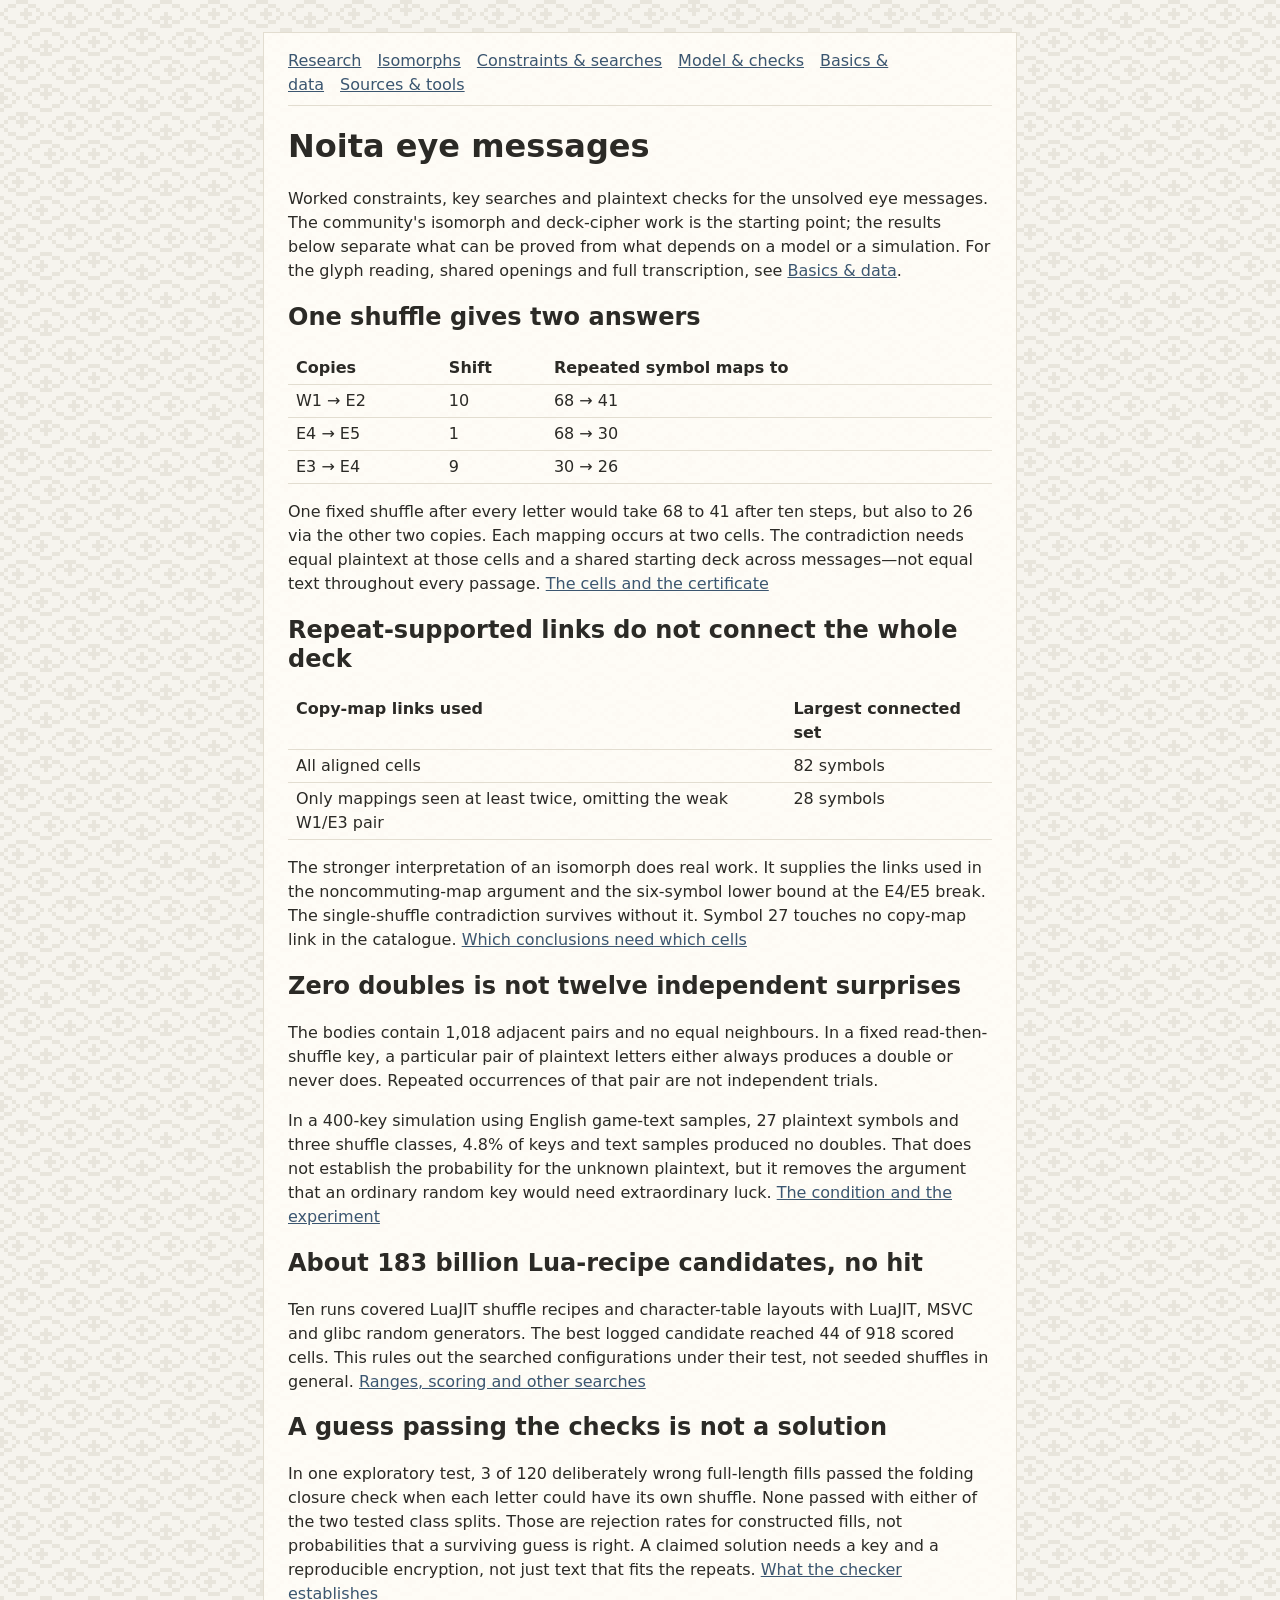
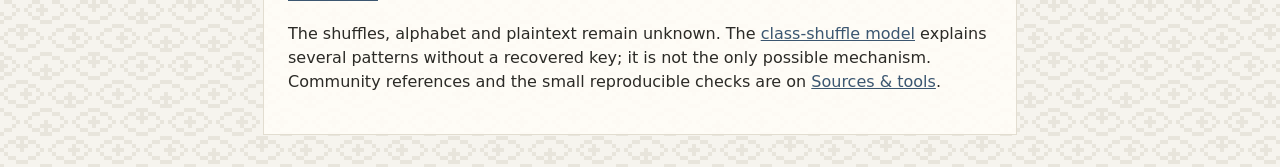
==== index.html @ 0c9987f9 "Initial site build" ====
<!doctype html>
<html lang="en">
<meta charset="utf-8">
<meta name="viewport" content="width=device-width, initial-scale=1">
<title>Noita eye messages: research</title>
<link rel="stylesheet" href="style.css">

<main>
<nav><a href="index.html">Research</a><a href="isomorphs.html">Isomorphs</a><a href="ruled-out.html">Constraints &amp; searches</a><a href="model.html">Model &amp; checks</a><a href="messages.html">Basics &amp; data</a><a href="sources.html">Sources &amp; tools</a></nav>

<h1>Noita eye messages</h1>

<p>Worked constraints, key searches and plaintext checks for the unsolved eye messages. The
community's isomorph and deck-cipher work is the starting point; the results below separate what
can be proved from what depends on a model or a simulation. For the glyph reading, shared openings
and full transcription, see <a href="messages.html">Basics &amp; data</a>.</p>

<h2>One shuffle gives two answers</h2>

<table>
  <tr><th>Copies</th><th>Shift</th><th>Repeated symbol maps to</th></tr>
  <tr><td>W1 → E2</td><td>10</td><td>68 → 41</td></tr>
  <tr><td>E4 → E5</td><td>1</td><td>68 → 30</td></tr>
  <tr><td>E3 → E4</td><td>9</td><td>30 → 26</td></tr>
</table>

<p>One fixed shuffle after every letter would take 68 to 41 after ten steps, but also to 26
via the other two copies. Each mapping occurs at two cells. The contradiction needs equal
plaintext at those cells and a shared starting deck across messages—not equal text throughout
every passage. <a href="isomorphs.html#one-shuffle">The cells and the certificate</a></p>

<h2>Repeat-supported links do not connect the whole deck</h2>

<table>
  <tr><th>Copy-map links used</th><th>Largest connected set</th></tr>
  <tr><td>All aligned cells</td><td>82 symbols</td></tr>
  <tr><td>Only mappings seen at least twice, omitting the weak W1/E3 pair</td><td>28 symbols</td></tr>
</table>

<p>The stronger interpretation of an isomorph does real work. It supplies the links used in the
noncommuting-map argument and the six-symbol lower bound at the E4/E5 break. The single-shuffle
contradiction survives without it. Symbol 27 touches no copy-map link in the catalogue.
<a href="isomorphs.html#support">Which conclusions need which cells</a></p>

<h2>Zero doubles is not twelve independent surprises</h2>

<p>The bodies contain 1,018 adjacent pairs and no equal neighbours. In a fixed read-then-shuffle
key, a particular pair of plaintext letters either always produces a double or never does.
Repeated occurrences of that pair are not independent trials.</p>

<p>In a 400-key simulation using English game-text samples, 27 plaintext symbols and three shuffle
classes, 4.8% of keys and text samples produced no doubles. That does not establish the probability
for the unknown plaintext, but it removes the argument that an ordinary random key would need
extraordinary luck. <a href="model.html#doubles">The condition and the experiment</a></p>

<h2>About 183 billion Lua-recipe candidates, no hit</h2>

<p>Ten runs covered LuaJIT shuffle recipes and character-table layouts with LuaJIT, MSVC and glibc
random generators. The best logged candidate reached 44 of 918 scored cells. This rules out the
searched configurations under their test, not seeded shuffles in general.
<a href="ruled-out.html#searches">Ranges, scoring and other searches</a></p>

<h2>A guess passing the checks is not a solution</h2>

<p>In one exploratory test, 3 of 120 deliberately wrong full-length fills passed the folding
closure check when each letter could have its own shuffle. None passed with either of the two
tested class splits. Those are rejection rates for constructed fills, not probabilities that a
surviving guess is right. A claimed solution needs a key and a reproducible encryption, not just
text that fits the repeats. <a href="model.html#checking">What the checker establishes</a></p>

<p>The shuffles, alphabet and plaintext remain unknown. The <a href="model.html">class-shuffle
model</a> explains several patterns without a recovered key; it is not the only possible mechanism.
Community references and the small reproducible checks are on <a href="sources.html">Sources &amp;
tools</a>.</p>
</main>
<script src="eyes-bg.js" data-mode="random"></script>
---- style.css ----
/* page: paper tones; eyes-bg.js tiles random eye glyphs in --eye-ink behind the content panel */
:root { --eye-ink: #e8e5dc; }
body { margin: 0; padding: 2rem 1rem; background-color: #f6f4ee; font: 16px/1.5 system-ui, sans-serif; color: #2b2a26; }
main { max-width: 44rem; margin: 0 auto; padding: .5rem 1.5rem 1.5rem; background: rgb(255 253 248 / .9); border: 1px solid #e2ddd0; }
a { color: #3b5670; }
nav { padding: .5rem 0; border-bottom: 1px solid #e2ddd0; }
nav a { margin-right: 1rem; }
h1, h2 { line-height: 1.2; }
table { border-collapse: collapse; width: 100%; }
th, td { text-align: left; padding: .25rem .5rem; border-bottom: 1px solid #e2ddd0; vertical-align: top; }
code, pre { font: 13px ui-monospace, Consolas, monospace; }
pre { overflow-x: auto; }
/* exhibits: the only colour on the site, and each colour means one thing */
pre b { font-weight: normal; color: #b3400a; }   /* a symbol that repeats inside its row */
pre mark { background: #fde68a; color: inherit; } /* a cell where the rows differ */
pre .dim { color: #999; }                         /* labels, cell numbers, pattern row */
.todo { border-left: 3px solid #c00; padding-left: .5rem; color: #900; } /* draft only; build counts them */
.glyphs { margin: 1rem 0; overflow-x: auto; }
.glyphs svg { image-rendering: pixelated; shape-rendering: crispEdges; }
.glyphs path { fill: #2b2a26; }
.glyphs text { font: 5px ui-monospace, Consolas, monospace; fill: #b3400a; text-anchor: middle; }
.formal { background: #faf8f2; border-left: 3px solid #e2ddd0; padding: .5rem .75rem; }
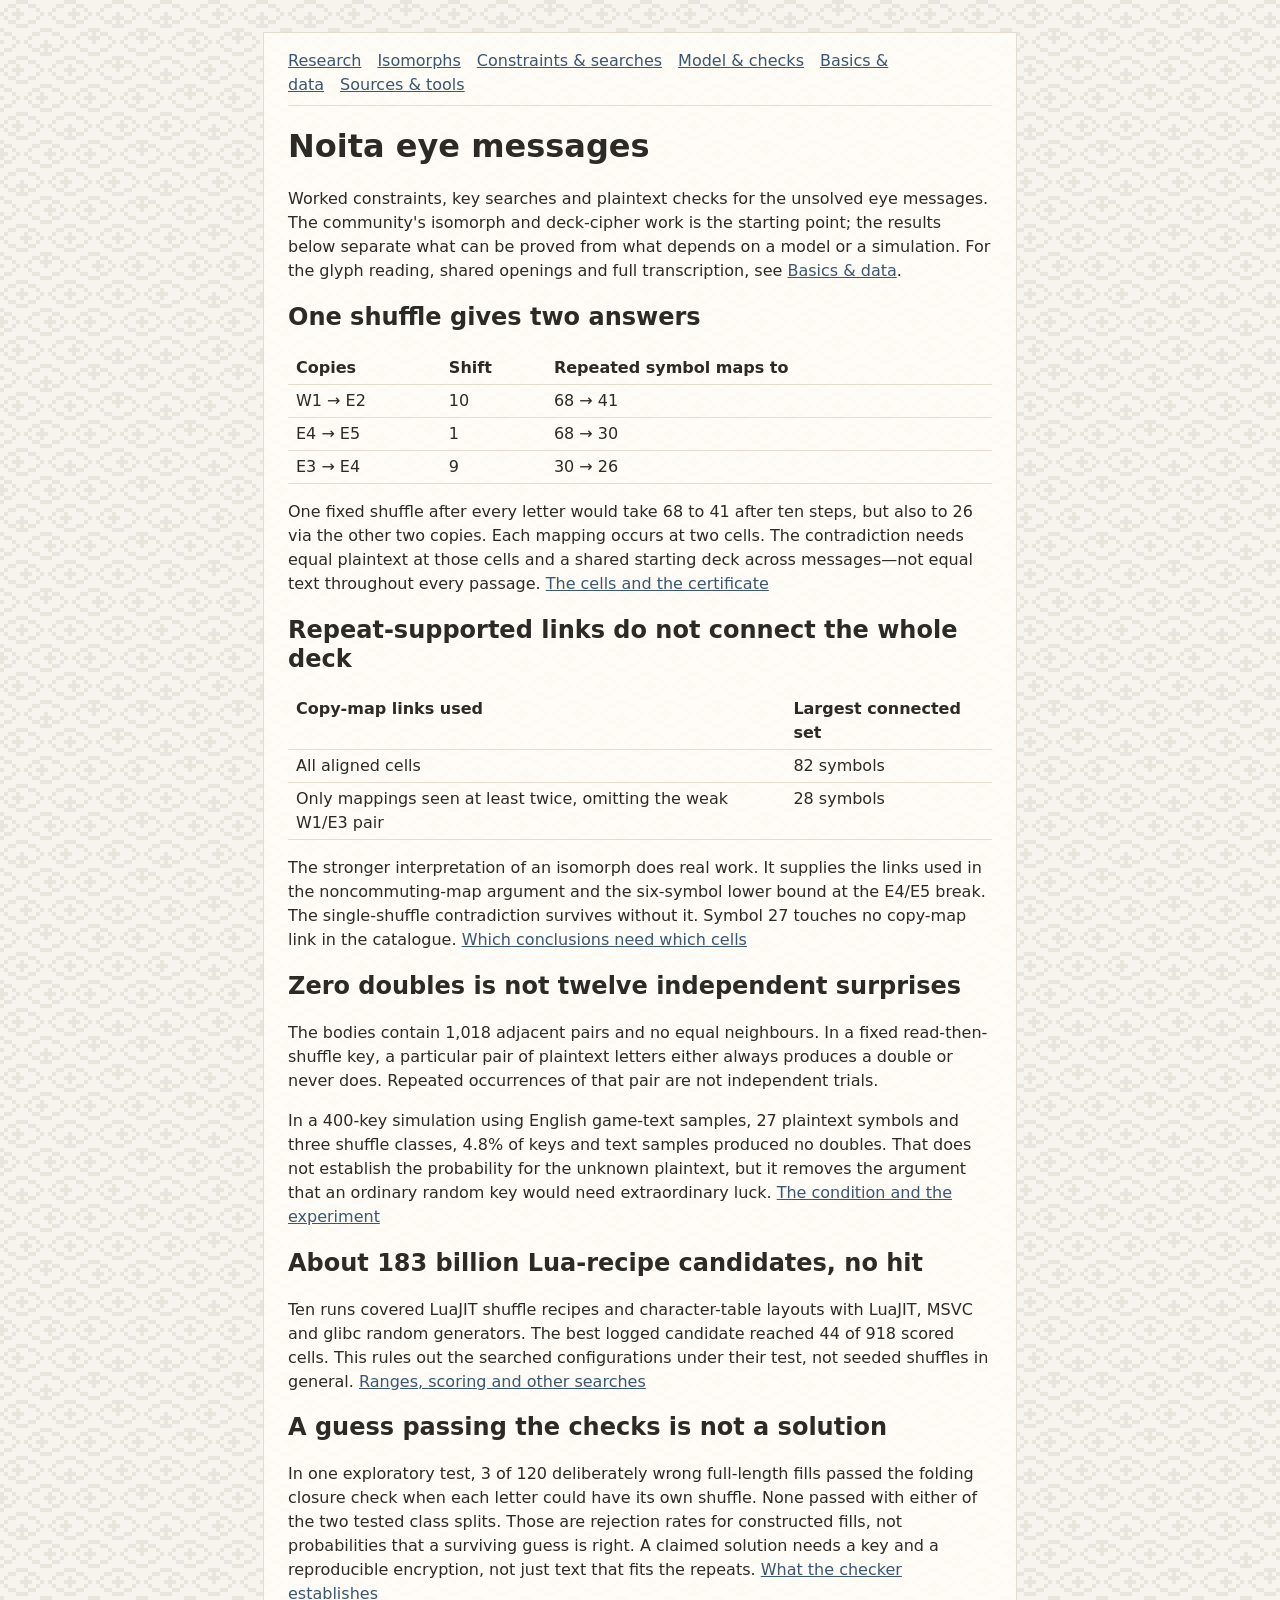
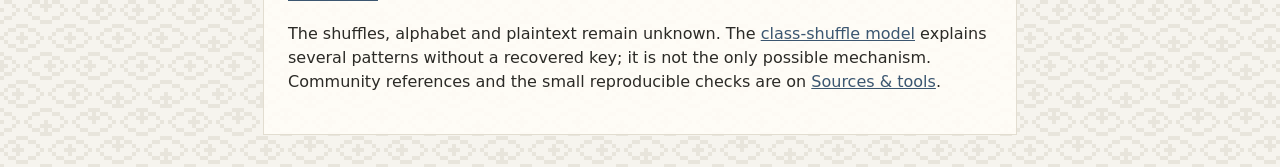
==== commit 3be8a944: "Favicon; versioned asset URLs (cache-busting)" ====
--- a/index.html
+++ b/index.html
@@ -3,7 +3,8 @@
 <meta charset="utf-8">
 <meta name="viewport" content="width=device-width, initial-scale=1">
 <title>Noita eye messages: research</title>
-<link rel="stylesheet" href="style.css">
+<link rel="icon" href="favicon.ico">
+<link rel="stylesheet" href="style.css?v=66355e6f">
 
 <main>
 <nav><a href="index.html">Research</a><a href="isomorphs.html">Isomorphs</a><a href="ruled-out.html">Constraints &amp; searches</a><a href="model.html">Model &amp; checks</a><a href="messages.html">Basics &amp; data</a><a href="sources.html">Sources &amp; tools</a></nav>
@@ -73,4 +74,4 @@
 Community references and the small reproducible checks are on <a href="sources.html">Sources &amp;
 tools</a>.</p>
 </main>
-<script src="eyes-bg.js" data-mode="random"></script>
+<script src="eyes-bg.js?v=bd0eac51" data-mode="random"></script>
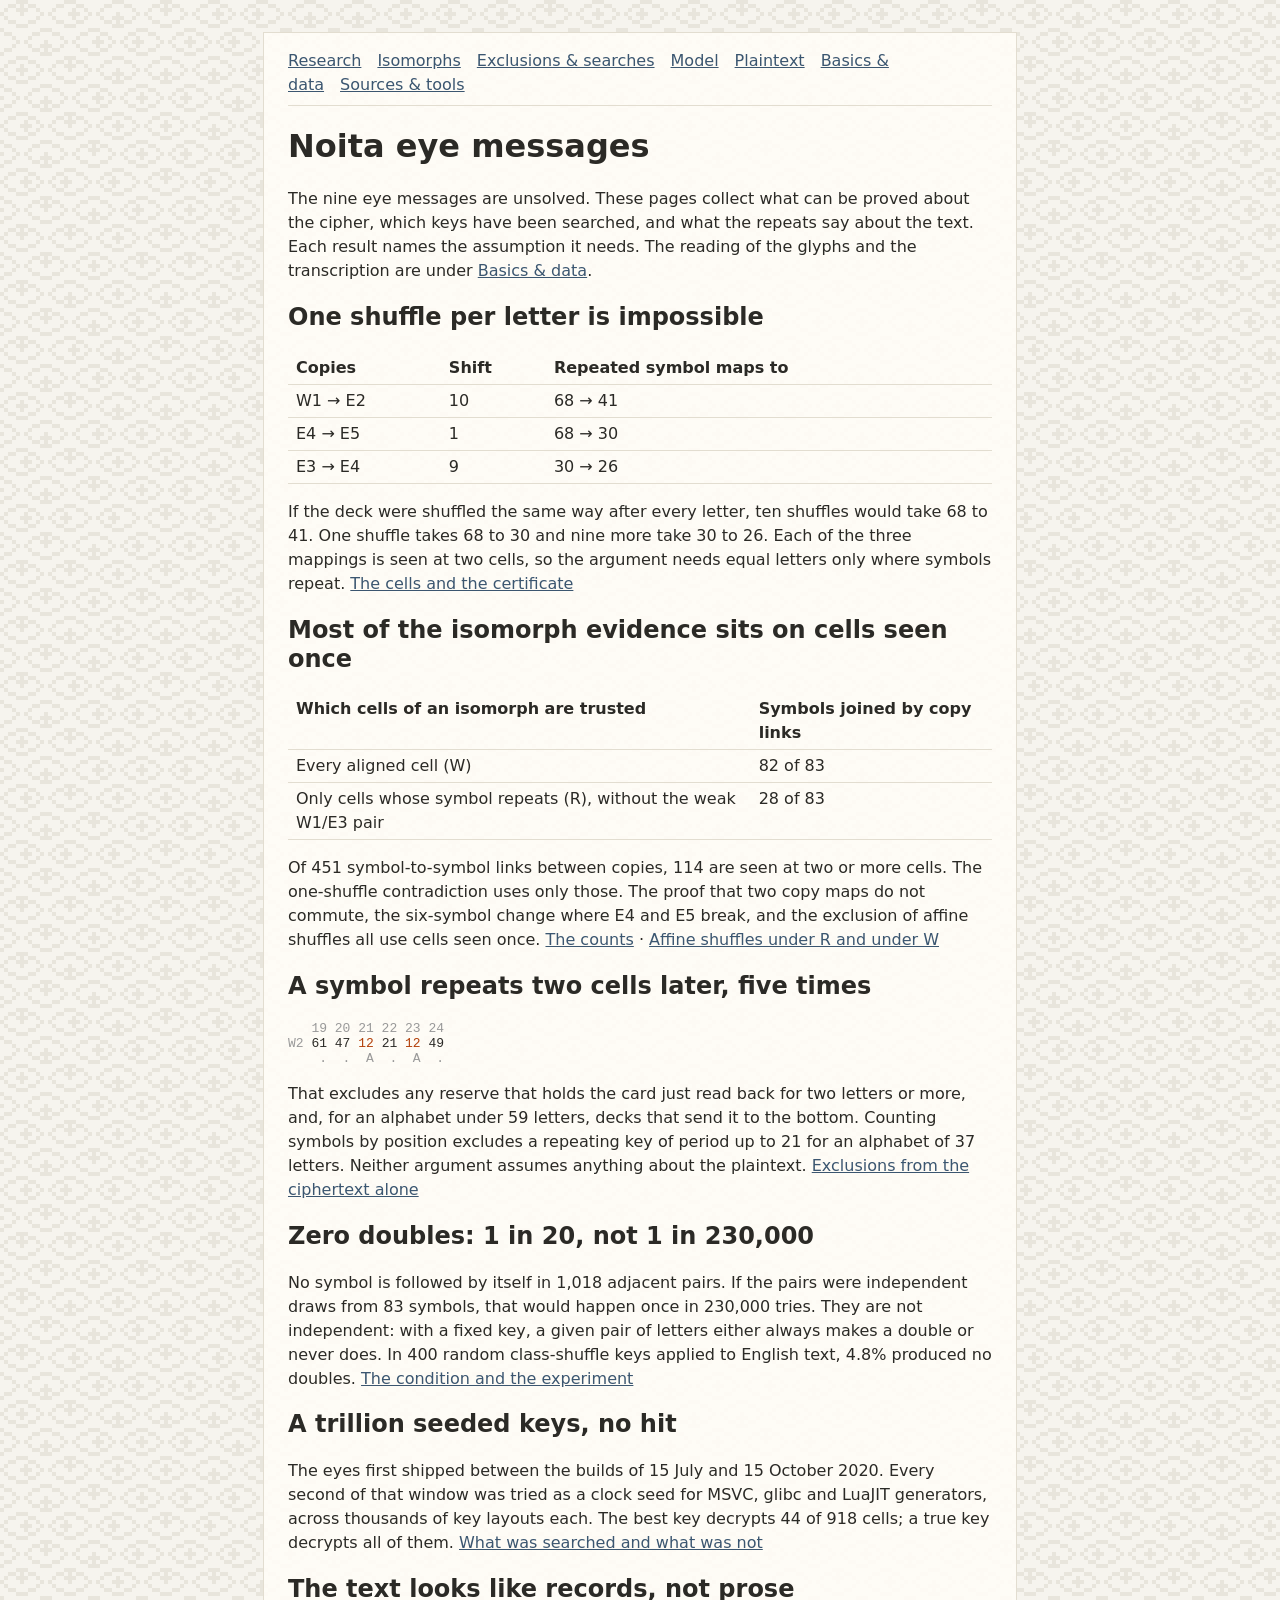
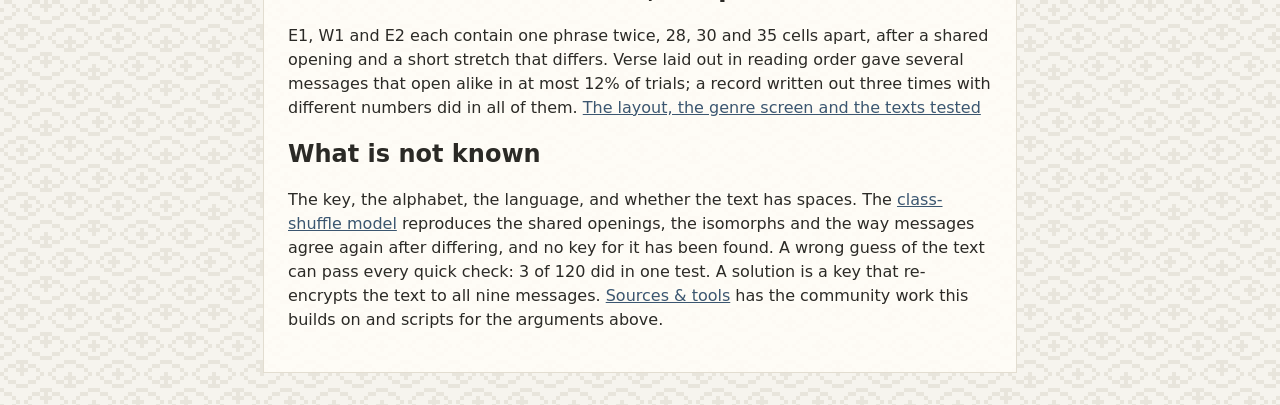
==== commit 0a042cf8: "Exclusions by assumption, plaintext page, more search records, prose pass" ====
--- a/index.html
+++ b/index.html
@@ -7,16 +7,16 @@
 <link rel="stylesheet" href="style.css?v=66355e6f">
 
 <main>
-<nav><a href="index.html">Research</a><a href="isomorphs.html">Isomorphs</a><a href="ruled-out.html">Constraints &amp; searches</a><a href="model.html">Model &amp; checks</a><a href="messages.html">Basics &amp; data</a><a href="sources.html">Sources &amp; tools</a></nav>
+<nav><a href="index.html">Research</a><a href="isomorphs.html">Isomorphs</a><a href="ruled-out.html">Exclusions &amp; searches</a><a href="model.html">Model</a><a href="plaintext.html">Plaintext</a><a href="messages.html">Basics &amp; data</a><a href="sources.html">Sources &amp; tools</a></nav>
 
 <h1>Noita eye messages</h1>
 
-<p>Worked constraints, key searches and plaintext checks for the unsolved eye messages. The
-community's isomorph and deck-cipher work is the starting point; the results below separate what
-can be proved from what depends on a model or a simulation. For the glyph reading, shared openings
-and full transcription, see <a href="messages.html">Basics &amp; data</a>.</p>
+<p>The nine eye messages are unsolved. These pages collect what can be proved about the cipher,
+which keys have been searched, and what the repeats say about the text. Each result names the
+assumption it needs. The reading of the glyphs and the transcription are under
+<a href="messages.html">Basics &amp; data</a>.</p>
 
-<h2>One shuffle gives two answers</h2>
+<h2>One shuffle per letter is impossible</h2>
 
 <table>
   <tr><th>Copies</th><th>Shift</th><th>Repeated symbol maps to</th></tr>
@@ -25,53 +25,66 @@
   <tr><td>E3 → E4</td><td>9</td><td>30 → 26</td></tr>
 </table>
 
-<p>One fixed shuffle after every letter would take 68 to 41 after ten steps, but also to 26
-via the other two copies. Each mapping occurs at two cells. The contradiction needs equal
-plaintext at those cells and a shared starting deck across messages—not equal text throughout
-every passage. <a href="isomorphs.html#one-shuffle">The cells and the certificate</a></p>
+<p>If the deck were shuffled the same way after every letter, ten shuffles would take 68 to 41.
+One shuffle takes 68 to 30 and nine more take 30 to 26. Each of the three mappings is seen at two
+cells, so the argument needs equal letters only where symbols repeat.
+<a href="isomorphs.html#one-shuffle">The cells and the certificate</a></p>
 
-<h2>Repeat-supported links do not connect the whole deck</h2>
+<h2>Most of the isomorph evidence sits on cells seen once</h2>
 
 <table>
-  <tr><th>Copy-map links used</th><th>Largest connected set</th></tr>
-  <tr><td>All aligned cells</td><td>82 symbols</td></tr>
-  <tr><td>Only mappings seen at least twice, omitting the weak W1/E3 pair</td><td>28 symbols</td></tr>
+  <tr><th>Which cells of an isomorph are trusted</th><th>Symbols joined by copy links</th></tr>
+  <tr><td>Every aligned cell (W)</td><td>82 of 83</td></tr>
+  <tr><td>Only cells whose symbol repeats (R), without the weak W1/E3 pair</td><td>28 of 83</td></tr>
 </table>
 
-<p>The stronger interpretation of an isomorph does real work. It supplies the links used in the
-noncommuting-map argument and the six-symbol lower bound at the E4/E5 break. The single-shuffle
-contradiction survives without it. Symbol 27 touches no copy-map link in the catalogue.
-<a href="isomorphs.html#support">Which conclusions need which cells</a></p>
+<p>Of 451 symbol-to-symbol links between copies, 114 are seen at two or more cells. The one-shuffle
+contradiction uses only those. The proof that two copy maps do not commute, the six-symbol change
+where E4 and E5 break, and the exclusion of affine shuffles all use cells seen once.
+<a href="isomorphs.html#support">The counts</a> ·
+<a href="ruled-out.html#affine">Affine shuffles under R and under W</a></p>
 
-<h2>Zero doubles is not twelve independent surprises</h2>
+<h2>A symbol repeats two cells later, five times</h2>
 
-<p>The bodies contain 1,018 adjacent pairs and no equal neighbours. In a fixed read-then-shuffle
-key, a particular pair of plaintext letters either always produces a double or never does.
-Repeated occurrences of that pair are not independent trials.</p>
+<pre><span class="dim">   19 20 21 22 23 24</span>
+<span class="dim">W2</span> 61 47 <b>12</b> 21 <b>12</b> 49
+<span class="dim">    .  .  A  .  A  .</span></pre>
 
-<p>In a 400-key simulation using English game-text samples, 27 plaintext symbols and three shuffle
-classes, 4.8% of keys and text samples produced no doubles. That does not establish the probability
-for the unknown plaintext, but it removes the argument that an ordinary random key would need
-extraordinary luck. <a href="model.html#doubles">The condition and the experiment</a></p>
+<p>That excludes any reserve that holds the card just read back for two letters or more, and,
+for an alphabet under 59 letters, decks that send it to the bottom. Counting symbols by position excludes a repeating key of period
+up to 21 for an alphabet of 37 letters. Neither argument assumes anything about the plaintext.
+<a href="ruled-out.html#free">Exclusions from the ciphertext alone</a></p>
 
-<h2>About 183 billion Lua-recipe candidates, no hit</h2>
+<h2>Zero doubles: 1 in 20, not 1 in 230,000</h2>
 
-<p>Ten runs covered LuaJIT shuffle recipes and character-table layouts with LuaJIT, MSVC and glibc
-random generators. The best logged candidate reached 44 of 918 scored cells. This rules out the
-searched configurations under their test, not seeded shuffles in general.
-<a href="ruled-out.html#searches">Ranges, scoring and other searches</a></p>
+<p>No symbol is followed by itself in 1,018 adjacent pairs. If the pairs were independent draws
+from 83 symbols, that would happen once in 230,000 tries. They are not independent: with a fixed
+key, a given pair of letters either always makes a double or never does. In 400 random
+class-shuffle keys applied to English text, 4.8% produced no doubles.
+<a href="model.html#doubles">The condition and the experiment</a></p>
 
-<h2>A guess passing the checks is not a solution</h2>
+<h2>A trillion seeded keys, no hit</h2>
 
-<p>In one exploratory test, 3 of 120 deliberately wrong full-length fills passed the folding
-closure check when each letter could have its own shuffle. None passed with either of the two
-tested class splits. Those are rejection rates for constructed fills, not probabilities that a
-surviving guess is right. A claimed solution needs a key and a reproducible encryption, not just
-text that fits the repeats. <a href="model.html#checking">What the checker establishes</a></p>
+<p>The eyes first shipped between the builds of 15 July and 15 October 2020. Every second of that
+window was tried as a clock seed for MSVC, glibc and LuaJIT generators, across thousands of key
+layouts each. The best key decrypts 44 of 918 cells; a true key decrypts all of them.
+<a href="ruled-out.html#searches">What was searched and what was not</a></p>
 
-<p>The shuffles, alphabet and plaintext remain unknown. The <a href="model.html">class-shuffle
-model</a> explains several patterns without a recovered key; it is not the only possible mechanism.
-Community references and the small reproducible checks are on <a href="sources.html">Sources &amp;
-tools</a>.</p>
+<h2>The text looks like records, not prose</h2>
+
+<p>E1, W1 and E2 each contain one phrase twice, 28, 30 and 35 cells apart, after a shared opening
+and a short stretch that differs. Verse laid out in reading order gave several messages that
+open alike in at most 12% of trials; a record written out three times with different numbers
+did in all of them.
+<a href="plaintext.html">The layout, the genre screen and the texts tested</a></p>
+
+<h2>What is not known</h2>
+
+<p>The key, the alphabet, the language, and whether the text has spaces. The
+<a href="model.html">class-shuffle model</a> reproduces the shared openings, the isomorphs and the
+way messages agree again after differing, and no key for it has been found. A wrong guess of
+the text can pass every quick check: 3 of 120 did in one test. A solution is a key that
+re-encrypts the text to all nine messages. <a href="sources.html">Sources &amp; tools</a> has the
+community work this builds on and scripts for the arguments above.</p>
 </main>
 <script src="eyes-bg.js?v=bd0eac51" data-mode="random"></script>
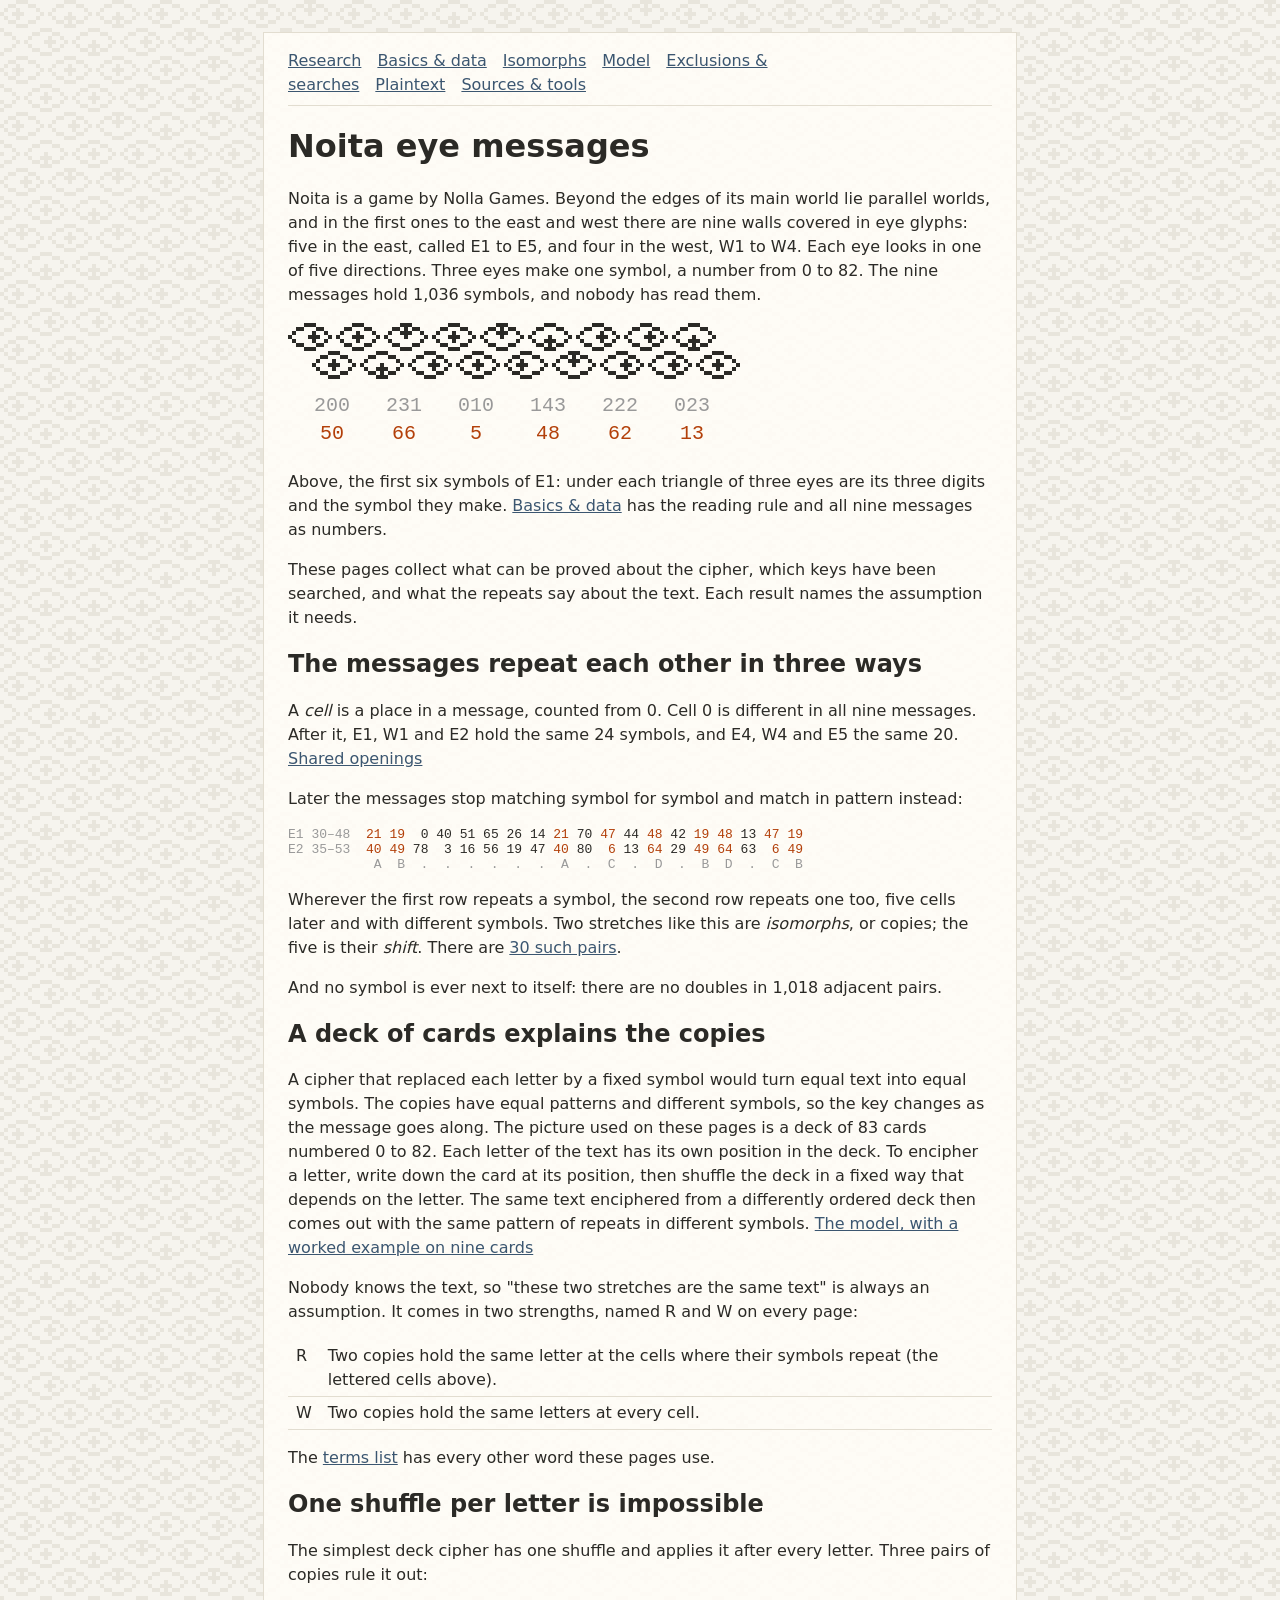
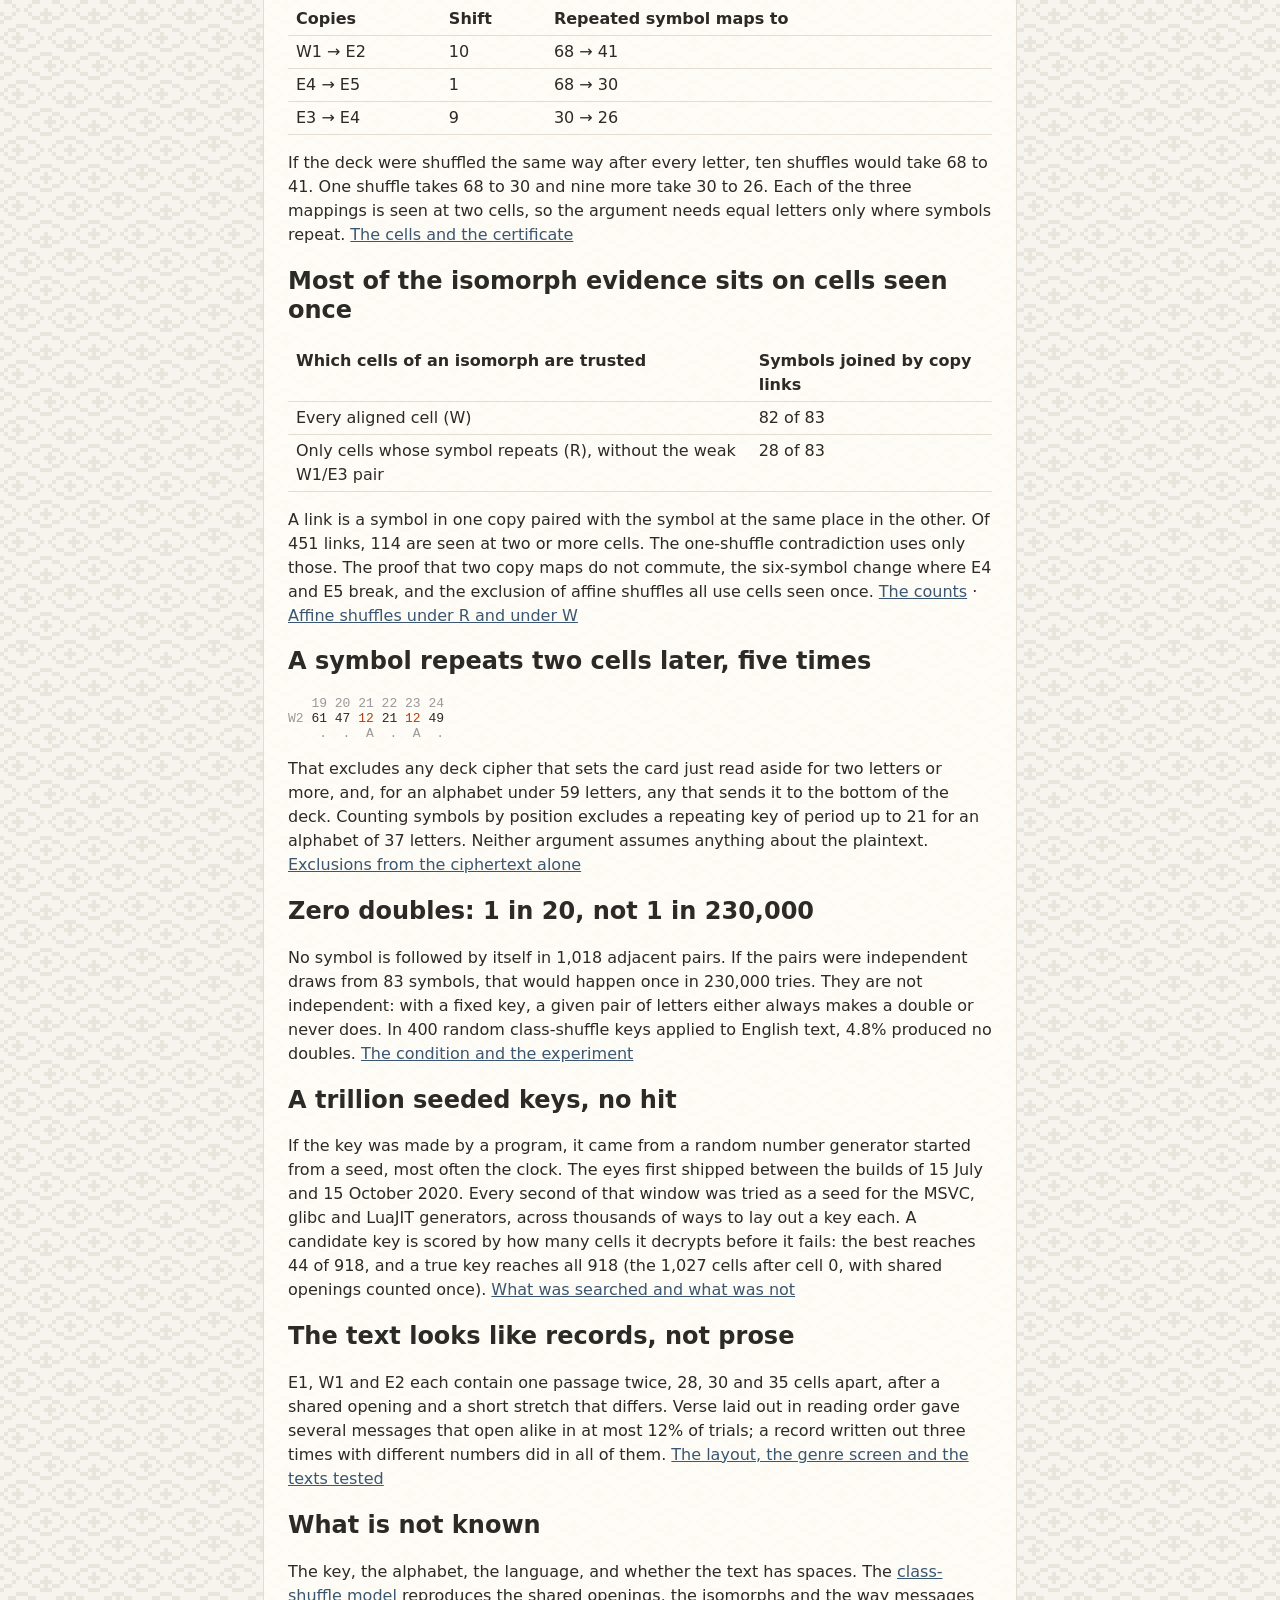
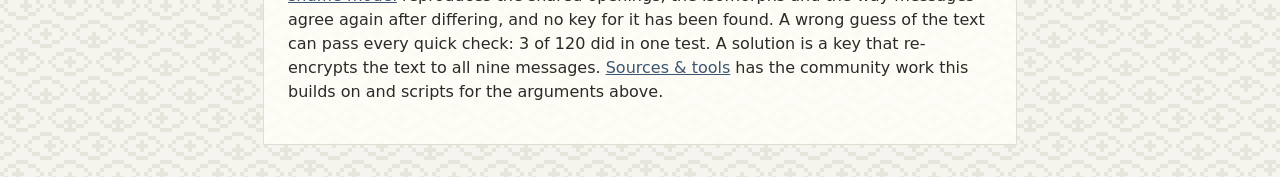
==== commit c56404c7: "Introduce the eyes and the terms on the front page; worked example on the model page; fuller terms l" ====
--- a/index.html
+++ b/index.html
@@ -4,19 +4,71 @@
 <meta name="viewport" content="width=device-width, initial-scale=1">
 <title>Noita eye messages: research</title>
 <link rel="icon" href="favicon.ico">
-<link rel="stylesheet" href="style.css?v=66355e6f">
+<link rel="stylesheet" href="style.css?v=687f08e0">
 
 <main>
-<nav><a href="index.html">Research</a><a href="isomorphs.html">Isomorphs</a><a href="ruled-out.html">Exclusions &amp; searches</a><a href="model.html">Model</a><a href="plaintext.html">Plaintext</a><a href="messages.html">Basics &amp; data</a><a href="sources.html">Sources &amp; tools</a></nav>
+<nav><a href="index.html">Research</a><a href="messages.html">Basics &amp; data</a><a href="isomorphs.html">Isomorphs</a><a href="model.html">Model</a><a href="ruled-out.html">Exclusions &amp; searches</a><a href="plaintext.html">Plaintext</a><a href="sources.html">Sources &amp; tools</a></nav>
 
 <h1>Noita eye messages</h1>
 
-<p>The nine eye messages are unsolved. These pages collect what can be proved about the cipher,
-which keys have been searched, and what the repeats say about the text. Each result names the
-assumption it needs. The reading of the glyphs and the transcription are under
-<a href="messages.html">Basics &amp; data</a>.</p>
+<p>Noita is a game by Nolla Games. Beyond the edges of its main world lie parallel worlds, and
+in the first ones to the east and west there are nine walls covered in eye glyphs: five in the
+east, called E1 to E5, and four in the west, W1 to W4. Each eye looks in one of five directions.
+Three eyes make one symbol, a number from 0 to 82. The nine messages hold 1,036 symbols, and
+nobody has read them.</p>
+
+<figure class="glyphs"><svg viewBox="0 0 114 31" width="456" height="124" role="img" aria-label="E1 cells 0 to 5 as eyes"><path d="M4 0h1v1h-1zM5 0h1v1h-1zM6 0h1v1h-1zM2 1h1v1h-1zM3 1h1v1h-1zM7 1h1v1h-1zM8 1h1v1h-1zM1 2h1v1h-1zM9 2h1v1h-1zM0 3h1v1h-1zM10 3h1v1h-1zM1 4h1v1h-1zM9 4h1v1h-1zM2 5h1v1h-1zM3 5h1v1h-1zM7 5h1v1h-1zM8 5h1v1h-1zM4 6h1v1h-1zM5 6h1v1h-1zM6 6h1v1h-1zM6 2h1v1h-1zM5 3h1v1h-1zM6 3h1v1h-1zM7 3h1v1h-1zM6 4h1v1h-1zM16 0h1v1h-1zM17 0h1v1h-1zM18 0h1v1h-1zM14 1h1v1h-1zM15 1h1v1h-1zM19 1h1v1h-1zM20 1h1v1h-1zM13 2h1v1h-1zM21 2h1v1h-1zM12 3h1v1h-1zM22 3h1v1h-1zM13 4h1v1h-1zM21 4h1v1h-1zM14 5h1v1h-1zM15 5h1v1h-1zM19 5h1v1h-1zM20 5h1v1h-1zM16 6h1v1h-1zM17 6h1v1h-1zM18 6h1v1h-1zM17 2h1v1h-1zM16 3h1v1h-1zM17 3h1v1h-1zM18 3h1v1h-1zM17 4h1v1h-1zM28 0h1v1h-1zM29 0h1v1h-1zM30 0h1v1h-1zM26 1h1v1h-1zM27 1h1v1h-1zM31 1h1v1h-1zM32 1h1v1h-1zM25 2h1v1h-1zM33 2h1v1h-1zM24 3h1v1h-1zM34 3h1v1h-1zM25 4h1v1h-1zM33 4h1v1h-1zM26 5h1v1h-1zM27 5h1v1h-1zM31 5h1v1h-1zM32 5h1v1h-1zM28 6h1v1h-1zM29 6h1v1h-1zM30 6h1v1h-1zM29 1h1v1h-1zM28 2h1v1h-1zM29 2h1v1h-1zM30 2h1v1h-1zM29 3h1v1h-1zM40 0h1v1h-1zM41 0h1v1h-1zM42 0h1v1h-1zM38 1h1v1h-1zM39 1h1v1h-1zM43 1h1v1h-1zM44 1h1v1h-1zM37 2h1v1h-1zM45 2h1v1h-1zM36 3h1v1h-1zM46 3h1v1h-1zM37 4h1v1h-1zM45 4h1v1h-1zM38 5h1v1h-1zM39 5h1v1h-1zM43 5h1v1h-1zM44 5h1v1h-1zM40 6h1v1h-1zM41 6h1v1h-1zM42 6h1v1h-1zM41 2h1v1h-1zM40 3h1v1h-1zM41 3h1v1h-1zM42 3h1v1h-1zM41 4h1v1h-1zM52 0h1v1h-1zM53 0h1v1h-1zM54 0h1v1h-1zM50 1h1v1h-1zM51 1h1v1h-1zM55 1h1v1h-1zM56 1h1v1h-1zM49 2h1v1h-1zM57 2h1v1h-1zM48 3h1v1h-1zM58 3h1v1h-1zM49 4h1v1h-1zM57 4h1v1h-1zM50 5h1v1h-1zM51 5h1v1h-1zM55 5h1v1h-1zM56 5h1v1h-1zM52 6h1v1h-1zM53 6h1v1h-1zM54 6h1v1h-1zM53 1h1v1h-1zM52 2h1v1h-1zM53 2h1v1h-1zM54 2h1v1h-1zM53 3h1v1h-1zM64 0h1v1h-1zM65 0h1v1h-1zM66 0h1v1h-1zM62 1h1v1h-1zM63 1h1v1h-1zM67 1h1v1h-1zM68 1h1v1h-1zM61 2h1v1h-1zM69 2h1v1h-1zM60 3h1v1h-1zM70 3h1v1h-1zM61 4h1v1h-1zM69 4h1v1h-1zM62 5h1v1h-1zM63 5h1v1h-1zM67 5h1v1h-1zM68 5h1v1h-1zM64 6h1v1h-1zM65 6h1v1h-1zM66 6h1v1h-1zM65 3h1v1h-1zM64 4h1v1h-1zM65 4h1v1h-1zM66 4h1v1h-1zM65 5h1v1h-1zM76 0h1v1h-1zM77 0h1v1h-1zM78 0h1v1h-1zM74 1h1v1h-1zM75 1h1v1h-1zM79 1h1v1h-1zM80 1h1v1h-1zM73 2h1v1h-1zM81 2h1v1h-1zM72 3h1v1h-1zM82 3h1v1h-1zM73 4h1v1h-1zM81 4h1v1h-1zM74 5h1v1h-1zM75 5h1v1h-1zM79 5h1v1h-1zM80 5h1v1h-1zM76 6h1v1h-1zM77 6h1v1h-1zM78 6h1v1h-1zM78 2h1v1h-1zM77 3h1v1h-1zM78 3h1v1h-1zM79 3h1v1h-1zM78 4h1v1h-1zM88 0h1v1h-1zM89 0h1v1h-1zM90 0h1v1h-1zM86 1h1v1h-1zM87 1h1v1h-1zM91 1h1v1h-1zM92 1h1v1h-1zM85 2h1v1h-1zM93 2h1v1h-1zM84 3h1v1h-1zM94 3h1v1h-1zM85 4h1v1h-1zM93 4h1v1h-1zM86 5h1v1h-1zM87 5h1v1h-1zM91 5h1v1h-1zM92 5h1v1h-1zM88 6h1v1h-1zM89 6h1v1h-1zM90 6h1v1h-1zM90 2h1v1h-1zM89 3h1v1h-1zM90 3h1v1h-1zM91 3h1v1h-1zM90 4h1v1h-1zM100 0h1v1h-1zM101 0h1v1h-1zM102 0h1v1h-1zM98 1h1v1h-1zM99 1h1v1h-1zM103 1h1v1h-1zM104 1h1v1h-1zM97 2h1v1h-1zM105 2h1v1h-1zM96 3h1v1h-1zM106 3h1v1h-1zM97 4h1v1h-1zM105 4h1v1h-1zM98 5h1v1h-1zM99 5h1v1h-1zM103 5h1v1h-1zM104 5h1v1h-1zM100 6h1v1h-1zM101 6h1v1h-1zM102 6h1v1h-1zM101 3h1v1h-1zM100 4h1v1h-1zM101 4h1v1h-1zM102 4h1v1h-1zM101 5h1v1h-1zM10 7h1v1h-1zM11 7h1v1h-1zM12 7h1v1h-1zM8 8h1v1h-1zM9 8h1v1h-1zM13 8h1v1h-1zM14 8h1v1h-1zM7 9h1v1h-1zM15 9h1v1h-1zM6 10h1v1h-1zM16 10h1v1h-1zM7 11h1v1h-1zM15 11h1v1h-1zM8 12h1v1h-1zM9 12h1v1h-1zM13 12h1v1h-1zM14 12h1v1h-1zM10 13h1v1h-1zM11 13h1v1h-1zM12 13h1v1h-1zM11 9h1v1h-1zM10 10h1v1h-1zM11 10h1v1h-1zM12 10h1v1h-1zM11 11h1v1h-1zM22 7h1v1h-1zM23 7h1v1h-1zM24 7h1v1h-1zM20 8h1v1h-1zM21 8h1v1h-1zM25 8h1v1h-1zM26 8h1v1h-1zM19 9h1v1h-1zM27 9h1v1h-1zM18 10h1v1h-1zM28 10h1v1h-1zM19 11h1v1h-1zM27 11h1v1h-1zM20 12h1v1h-1zM21 12h1v1h-1zM25 12h1v1h-1zM26 12h1v1h-1zM22 13h1v1h-1zM23 13h1v1h-1zM24 13h1v1h-1zM23 10h1v1h-1zM22 11h1v1h-1zM23 11h1v1h-1zM24 11h1v1h-1zM23 12h1v1h-1zM34 7h1v1h-1zM35 7h1v1h-1zM36 7h1v1h-1zM32 8h1v1h-1zM33 8h1v1h-1zM37 8h1v1h-1zM38 8h1v1h-1zM31 9h1v1h-1zM39 9h1v1h-1zM30 10h1v1h-1zM40 10h1v1h-1zM31 11h1v1h-1zM39 11h1v1h-1zM32 12h1v1h-1zM33 12h1v1h-1zM37 12h1v1h-1zM38 12h1v1h-1zM34 13h1v1h-1zM35 13h1v1h-1zM36 13h1v1h-1zM36 9h1v1h-1zM35 10h1v1h-1zM36 10h1v1h-1zM37 10h1v1h-1zM36 11h1v1h-1zM46 7h1v1h-1zM47 7h1v1h-1zM48 7h1v1h-1zM44 8h1v1h-1zM45 8h1v1h-1zM49 8h1v1h-1zM50 8h1v1h-1zM43 9h1v1h-1zM51 9h1v1h-1zM42 10h1v1h-1zM52 10h1v1h-1zM43 11h1v1h-1zM51 11h1v1h-1zM44 12h1v1h-1zM45 12h1v1h-1zM49 12h1v1h-1zM50 12h1v1h-1zM46 13h1v1h-1zM47 13h1v1h-1zM48 13h1v1h-1zM47 9h1v1h-1zM46 10h1v1h-1zM47 10h1v1h-1zM48 10h1v1h-1zM47 11h1v1h-1zM58 7h1v1h-1zM59 7h1v1h-1zM60 7h1v1h-1zM56 8h1v1h-1zM57 8h1v1h-1zM61 8h1v1h-1zM62 8h1v1h-1zM55 9h1v1h-1zM63 9h1v1h-1zM54 10h1v1h-1zM64 10h1v1h-1zM55 11h1v1h-1zM63 11h1v1h-1zM56 12h1v1h-1zM57 12h1v1h-1zM61 12h1v1h-1zM62 12h1v1h-1zM58 13h1v1h-1zM59 13h1v1h-1zM60 13h1v1h-1zM58 9h1v1h-1zM57 10h1v1h-1zM58 10h1v1h-1zM59 10h1v1h-1zM58 11h1v1h-1zM70 7h1v1h-1zM71 7h1v1h-1zM72 7h1v1h-1zM68 8h1v1h-1zM69 8h1v1h-1zM73 8h1v1h-1zM74 8h1v1h-1zM67 9h1v1h-1zM75 9h1v1h-1zM66 10h1v1h-1zM76 10h1v1h-1zM67 11h1v1h-1zM75 11h1v1h-1zM68 12h1v1h-1zM69 12h1v1h-1zM73 12h1v1h-1zM74 12h1v1h-1zM70 13h1v1h-1zM71 13h1v1h-1zM72 13h1v1h-1zM71 8h1v1h-1zM70 9h1v1h-1zM71 9h1v1h-1zM72 9h1v1h-1zM71 10h1v1h-1zM82 7h1v1h-1zM83 7h1v1h-1zM84 7h1v1h-1zM80 8h1v1h-1zM81 8h1v1h-1zM85 8h1v1h-1zM86 8h1v1h-1zM79 9h1v1h-1zM87 9h1v1h-1zM78 10h1v1h-1zM88 10h1v1h-1zM79 11h1v1h-1zM87 11h1v1h-1zM80 12h1v1h-1zM81 12h1v1h-1zM85 12h1v1h-1zM86 12h1v1h-1zM82 13h1v1h-1zM83 13h1v1h-1zM84 13h1v1h-1zM84 9h1v1h-1zM83 10h1v1h-1zM84 10h1v1h-1zM85 10h1v1h-1zM84 11h1v1h-1zM94 7h1v1h-1zM95 7h1v1h-1zM96 7h1v1h-1zM92 8h1v1h-1zM93 8h1v1h-1zM97 8h1v1h-1zM98 8h1v1h-1zM91 9h1v1h-1zM99 9h1v1h-1zM90 10h1v1h-1zM100 10h1v1h-1zM91 11h1v1h-1zM99 11h1v1h-1zM92 12h1v1h-1zM93 12h1v1h-1zM97 12h1v1h-1zM98 12h1v1h-1zM94 13h1v1h-1zM95 13h1v1h-1zM96 13h1v1h-1zM96 9h1v1h-1zM95 10h1v1h-1zM96 10h1v1h-1zM97 10h1v1h-1zM96 11h1v1h-1zM106 7h1v1h-1zM107 7h1v1h-1zM108 7h1v1h-1zM104 8h1v1h-1zM105 8h1v1h-1zM109 8h1v1h-1zM110 8h1v1h-1zM103 9h1v1h-1zM111 9h1v1h-1zM102 10h1v1h-1zM112 10h1v1h-1zM103 11h1v1h-1zM111 11h1v1h-1zM104 12h1v1h-1zM105 12h1v1h-1zM109 12h1v1h-1zM110 12h1v1h-1zM106 13h1v1h-1zM107 13h1v1h-1zM108 13h1v1h-1zM107 9h1v1h-1zM106 10h1v1h-1zM107 10h1v1h-1zM108 10h1v1h-1zM107 11h1v1h-1z"/><text class="digits" x="11.0" y="22">200</text><text x="11.0" y="29">50</text><text class="digits" x="29.0" y="22">231</text><text x="29.0" y="29">66</text><text class="digits" x="47.0" y="22">010</text><text x="47.0" y="29">5</text><text class="digits" x="65.0" y="22">143</text><text x="65.0" y="29">48</text><text class="digits" x="83.0" y="22">222</text><text x="83.0" y="29">62</text><text class="digits" x="101.0" y="22">023</text><text x="101.0" y="29">13</text></svg></figure>
+
+<p>Above, the first six symbols of E1: under each triangle of three eyes are its three digits and
+the symbol they make. <a href="messages.html">Basics &amp; data</a> has the reading rule and all
+nine messages as numbers.</p>
+
+<p>These pages collect what can be proved about the cipher, which keys have been searched, and
+what the repeats say about the text. Each result names the assumption it needs.</p>
+
+<h2>The messages repeat each other in three ways</h2>
+
+<p>A <i>cell</i> is a place in a message, counted from 0. Cell 0 is different in all nine
+messages. After it, E1, W1 and E2 hold the same 24 symbols, and E4, W4 and E5 the same 20.
+<a href="messages.html#openings">Shared openings</a></p>
+
+<p>Later the messages stop matching symbol for symbol and match in pattern instead:</p>
+
+<pre><span class="dim">E1 30–48 </span> <b>21</b> <b>19</b>  0 40 51 65 26 14 <b>21</b> 70 <b>47</b> 44 <b>48</b> 42 <b>19</b> <b>48</b> 13 <b>47</b> <b>19</b>
+<span class="dim">E2 35–53 </span> <b>40</b> <b>49</b> 78  3 16 56 19 47 <b>40</b> 80 <b> 6</b> 13 <b>64</b> 29 <b>49</b> <b>64</b> 63 <b> 6</b> <b>49</b>
+<span class="dim">           A  B  .  .  .  .  .  .  A  .  C  .  D  .  B  D  .  C  B</span></pre>
+
+<p>Wherever the first row repeats a symbol, the second row repeats one too, five cells later and
+with different symbols. Two stretches like this are <i>isomorphs</i>, or copies; the five is their
+<i>shift</i>. There are <a href="isomorphs.html">30 such pairs</a>.</p>
+
+<p>And no symbol is ever next to itself: there are no doubles in 1,018 adjacent pairs.</p>
+
+<h2>A deck of cards explains the copies</h2>
+
+<p>A cipher that replaced each letter by a fixed symbol would turn equal text into equal symbols.
+The copies have equal patterns and different symbols, so the key changes as the message goes
+along. The picture used on these pages is a deck of 83 cards numbered 0 to 82. Each letter of
+the text has its own position in the deck. To encipher a letter, write down the card at its
+position, then shuffle the deck in a fixed way that depends on the letter. The same text
+enciphered from a differently ordered deck then comes out with the same pattern of repeats in
+different symbols. <a href="model.html">The model, with a worked example on nine cards</a></p>
+
+<p>Nobody knows the text, so "these two stretches are the same text" is always an assumption. It
+comes in two strengths, named R and W on every page:</p>
+
+<table>
+  <tr><td>R</td><td>Two copies hold the same letter at the cells where their symbols repeat
+    (the lettered cells above).</td></tr>
+  <tr><td>W</td><td>Two copies hold the same letters at every cell.</td></tr>
+</table>
+
+<p>The <a href="model.html#terms">terms list</a> has every other word these pages use.</p>
 
 <h2>One shuffle per letter is impossible</h2>
+
+<p>The simplest deck cipher has one shuffle and applies it after every letter. Three pairs of
+copies rule it out:</p>
 
 <table>
   <tr><th>Copies</th><th>Shift</th><th>Repeated symbol maps to</th></tr>
@@ -38,7 +90,8 @@
   <tr><td>Only cells whose symbol repeats (R), without the weak W1/E3 pair</td><td>28 of 83</td></tr>
 </table>
 
-<p>Of 451 symbol-to-symbol links between copies, 114 are seen at two or more cells. The one-shuffle
+<p>A link is a symbol in one copy paired with the symbol at the same place in the other. Of 451
+links, 114 are seen at two or more cells. The one-shuffle
 contradiction uses only those. The proof that two copy maps do not commute, the six-symbol change
 where E4 and E5 break, and the exclusion of affine shuffles all use cells seen once.
 <a href="isomorphs.html#support">The counts</a> ·
@@ -50,8 +103,8 @@
 <span class="dim">W2</span> 61 47 <b>12</b> 21 <b>12</b> 49
 <span class="dim">    .  .  A  .  A  .</span></pre>
 
-<p>That excludes any reserve that holds the card just read back for two letters or more, and,
-for an alphabet under 59 letters, decks that send it to the bottom. Counting symbols by position excludes a repeating key of period
+<p>That excludes any deck cipher that sets the card just read aside for two letters or more, and,
+for an alphabet under 59 letters, any that sends it to the bottom of the deck. Counting symbols by position excludes a repeating key of period
 up to 21 for an alphabet of 37 letters. Neither argument assumes anything about the plaintext.
 <a href="ruled-out.html#free">Exclusions from the ciphertext alone</a></p>
 
@@ -65,14 +118,17 @@
 
 <h2>A trillion seeded keys, no hit</h2>
 
-<p>The eyes first shipped between the builds of 15 July and 15 October 2020. Every second of that
-window was tried as a clock seed for MSVC, glibc and LuaJIT generators, across thousands of key
-layouts each. The best key decrypts 44 of 918 cells; a true key decrypts all of them.
+<p>If the key was made by a program, it came from a random number generator started from a seed,
+most often the clock. The eyes first shipped between the builds of 15 July and 15 October 2020.
+Every second of that window was tried as a seed for the MSVC, glibc and LuaJIT generators, across
+thousands of ways to lay out a key each. A candidate key is scored by how many cells it decrypts
+before it fails: the best reaches 44 of 918, and a true key reaches all 918 (the 1,027 cells
+after cell 0, with shared openings counted once).
 <a href="ruled-out.html#searches">What was searched and what was not</a></p>
 
 <h2>The text looks like records, not prose</h2>
 
-<p>E1, W1 and E2 each contain one phrase twice, 28, 30 and 35 cells apart, after a shared opening
+<p>E1, W1 and E2 each contain one passage twice, 28, 30 and 35 cells apart, after a shared opening
 and a short stretch that differs. Verse laid out in reading order gave several messages that
 open alike in at most 12% of trials; a record written out three times with different numbers
 did in all of them.
--- a/style.css
+++ b/style.css
@@ -19,4 +19,5 @@
 .glyphs svg { image-rendering: pixelated; shape-rendering: crispEdges; }
 .glyphs path { fill: #2b2a26; }
 .glyphs text { font: 5px ui-monospace, Consolas, monospace; fill: #b3400a; text-anchor: middle; }
+.glyphs text.digits { fill: #999; }  /* the three eye digits of a cell, in reading order */
 .formal { background: #faf8f2; border-left: 3px solid #e2ddd0; padding: .5rem .75rem; }
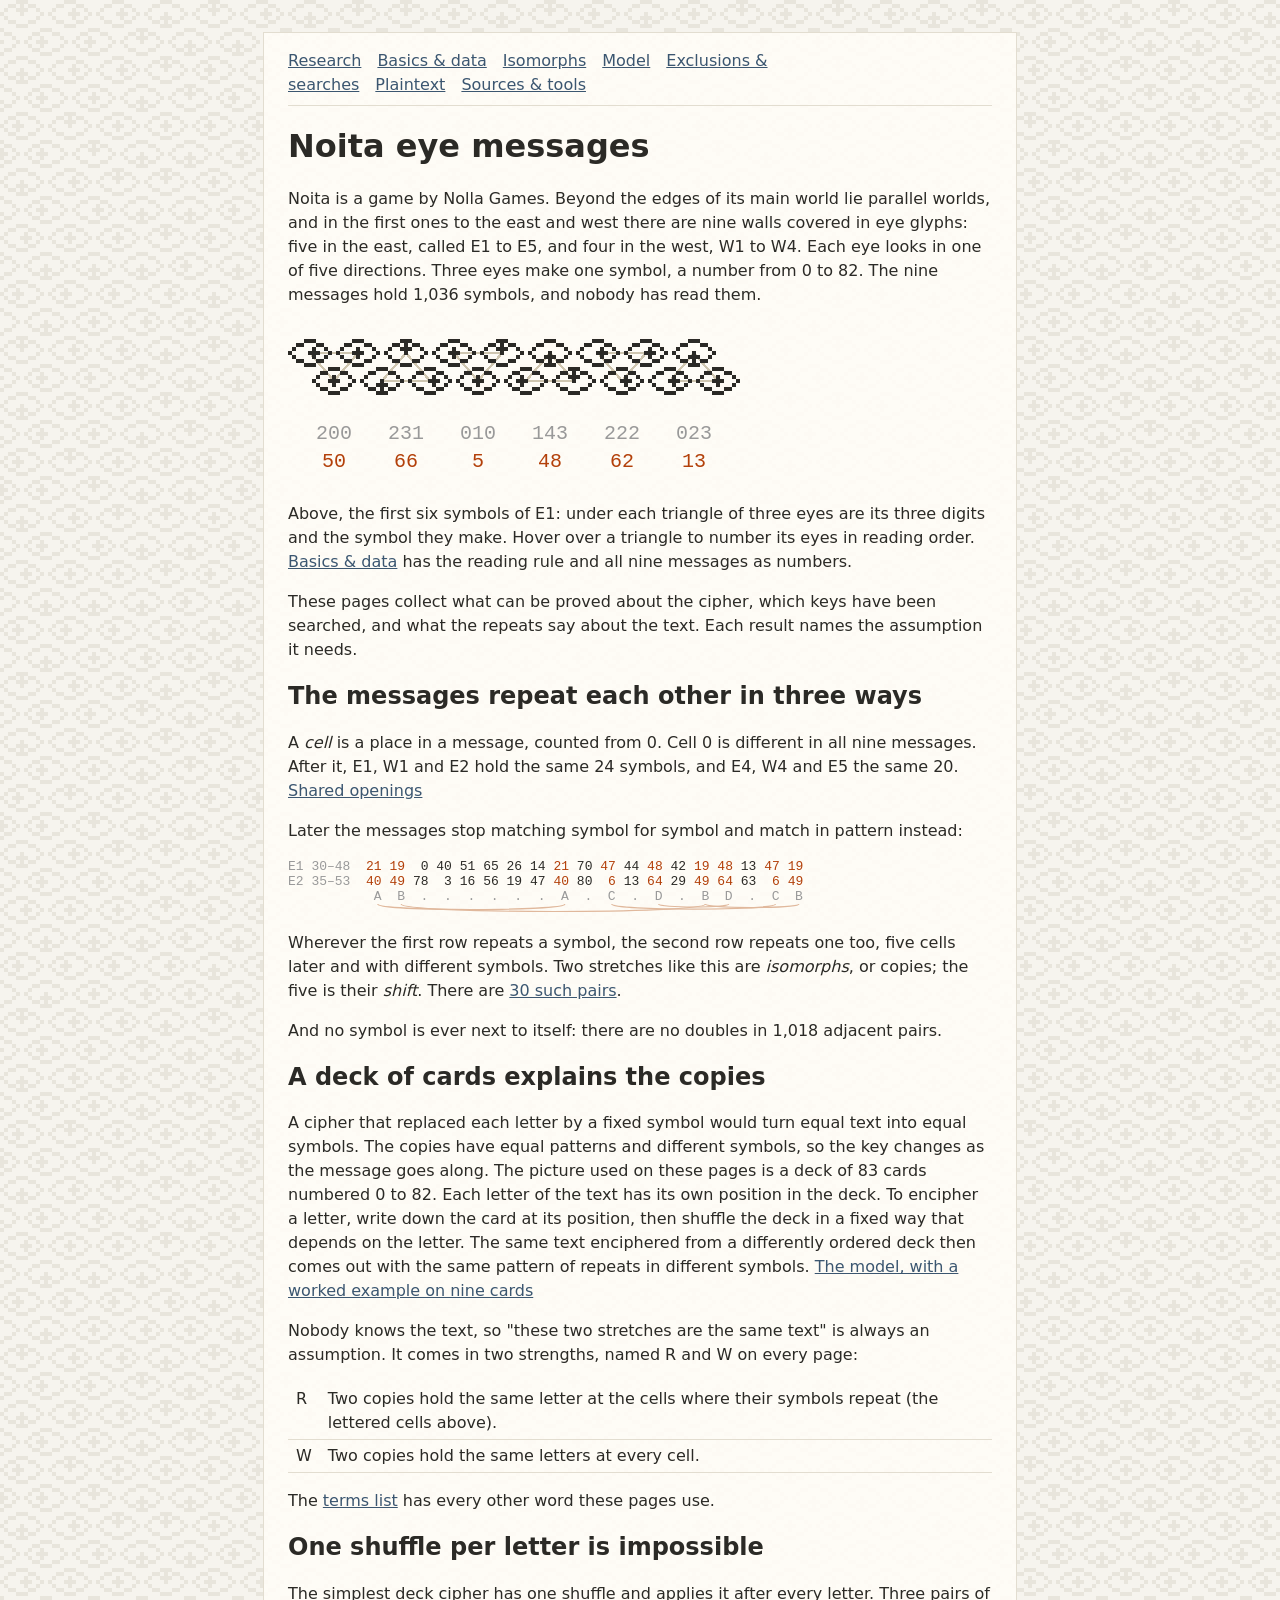
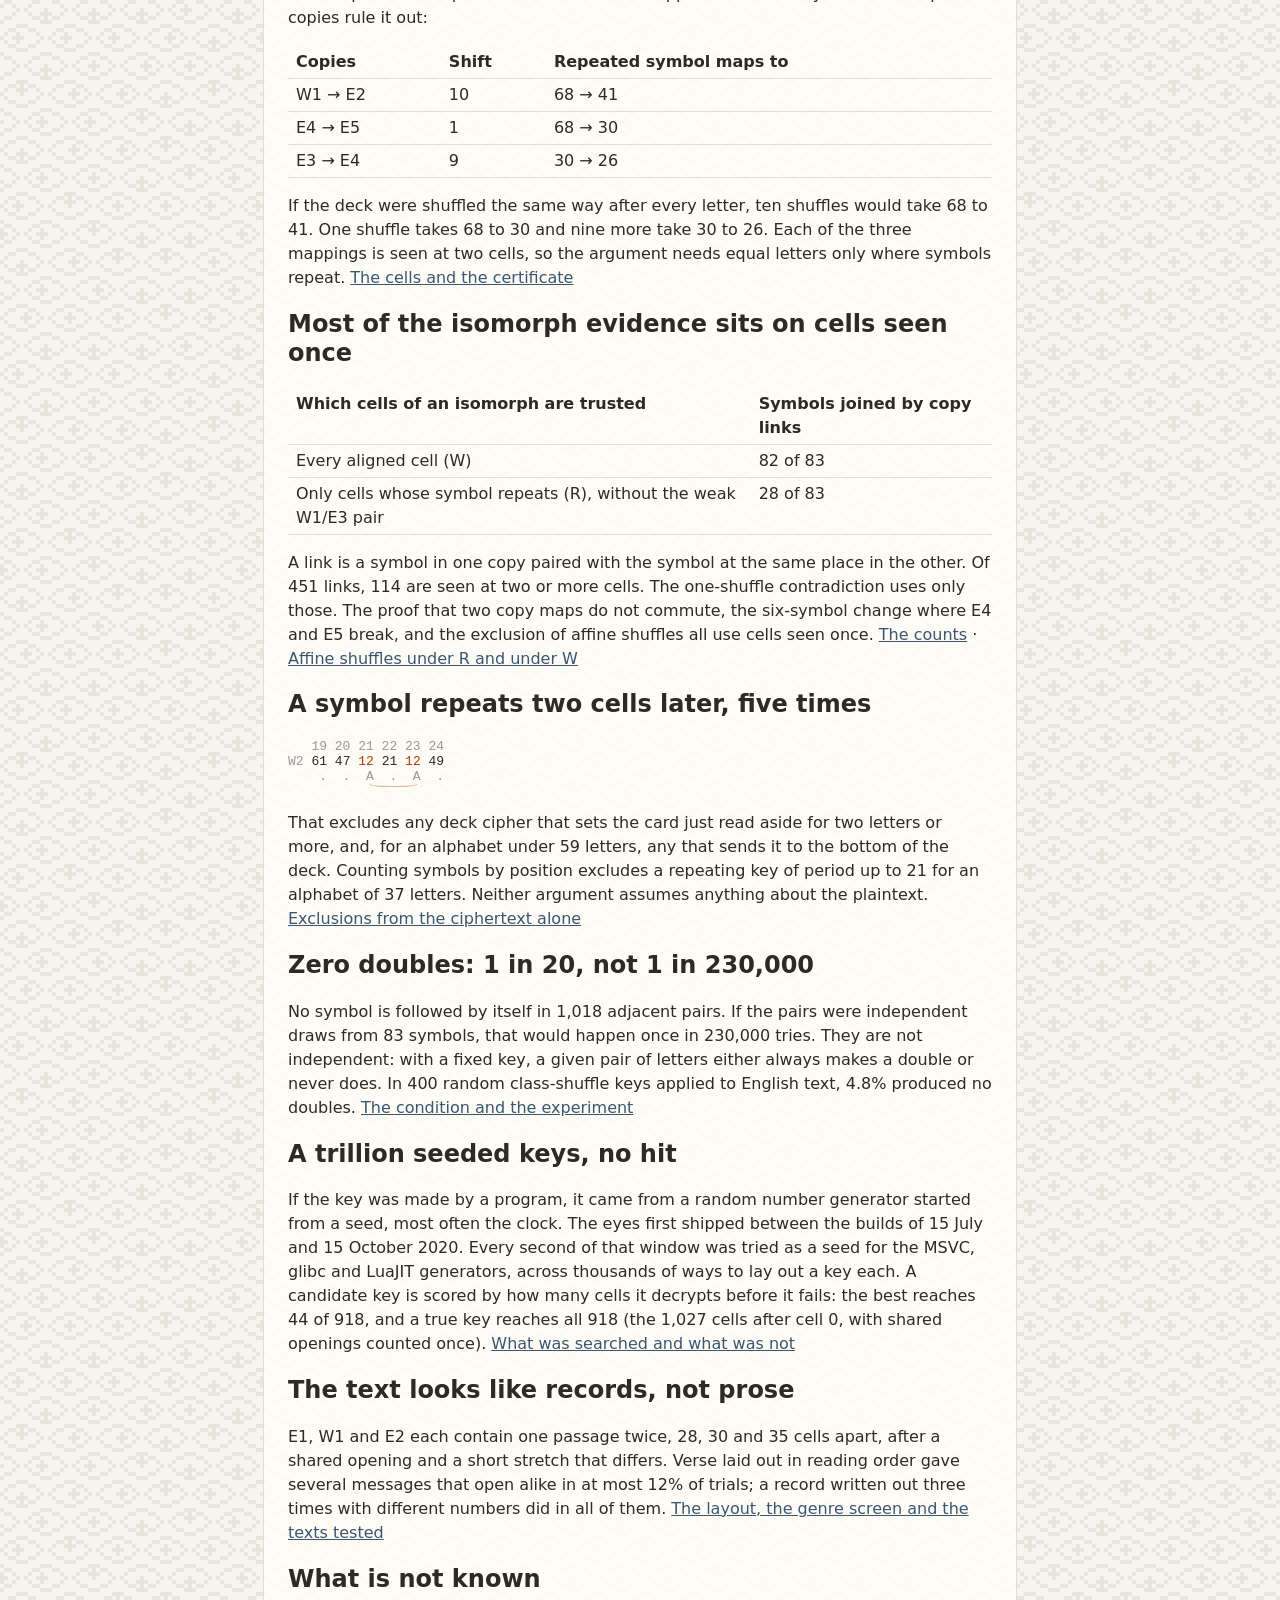
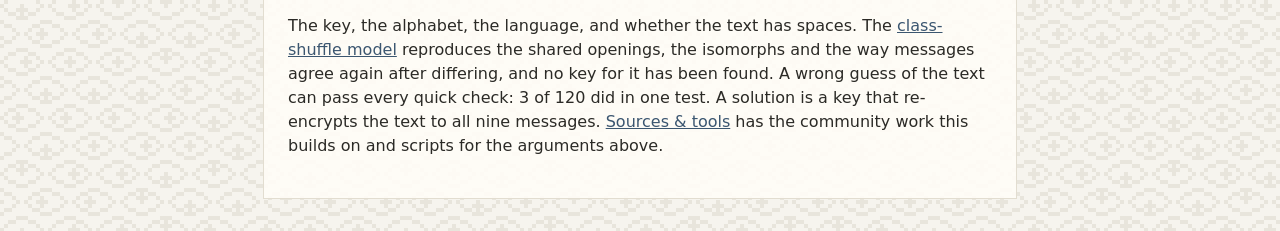
==== commit b6efba91: "Hover exhibits: eye triangles, repeat arcs, linked cells" ====
--- a/index.html
+++ b/index.html
@@ -4,7 +4,7 @@
 <meta name="viewport" content="width=device-width, initial-scale=1">
 <title>Noita eye messages: research</title>
 <link rel="icon" href="favicon.ico">
-<link rel="stylesheet" href="style.css?v=687f08e0">
+<link rel="stylesheet" href="style.css?v=6540533e">
 
 <main>
 <nav><a href="index.html">Research</a><a href="messages.html">Basics &amp; data</a><a href="isomorphs.html">Isomorphs</a><a href="model.html">Model</a><a href="ruled-out.html">Exclusions &amp; searches</a><a href="plaintext.html">Plaintext</a><a href="sources.html">Sources &amp; tools</a></nav>
@@ -17,10 +17,11 @@
 Three eyes make one symbol, a number from 0 to 82. The nine messages hold 1,036 symbols, and
 nobody has read them.</p>
 
-<figure class="glyphs"><svg viewBox="0 0 114 31" width="456" height="124" role="img" aria-label="E1 cells 0 to 5 as eyes"><path d="M4 0h1v1h-1zM5 0h1v1h-1zM6 0h1v1h-1zM2 1h1v1h-1zM3 1h1v1h-1zM7 1h1v1h-1zM8 1h1v1h-1zM1 2h1v1h-1zM9 2h1v1h-1zM0 3h1v1h-1zM10 3h1v1h-1zM1 4h1v1h-1zM9 4h1v1h-1zM2 5h1v1h-1zM3 5h1v1h-1zM7 5h1v1h-1zM8 5h1v1h-1zM4 6h1v1h-1zM5 6h1v1h-1zM6 6h1v1h-1zM6 2h1v1h-1zM5 3h1v1h-1zM6 3h1v1h-1zM7 3h1v1h-1zM6 4h1v1h-1zM16 0h1v1h-1zM17 0h1v1h-1zM18 0h1v1h-1zM14 1h1v1h-1zM15 1h1v1h-1zM19 1h1v1h-1zM20 1h1v1h-1zM13 2h1v1h-1zM21 2h1v1h-1zM12 3h1v1h-1zM22 3h1v1h-1zM13 4h1v1h-1zM21 4h1v1h-1zM14 5h1v1h-1zM15 5h1v1h-1zM19 5h1v1h-1zM20 5h1v1h-1zM16 6h1v1h-1zM17 6h1v1h-1zM18 6h1v1h-1zM17 2h1v1h-1zM16 3h1v1h-1zM17 3h1v1h-1zM18 3h1v1h-1zM17 4h1v1h-1zM28 0h1v1h-1zM29 0h1v1h-1zM30 0h1v1h-1zM26 1h1v1h-1zM27 1h1v1h-1zM31 1h1v1h-1zM32 1h1v1h-1zM25 2h1v1h-1zM33 2h1v1h-1zM24 3h1v1h-1zM34 3h1v1h-1zM25 4h1v1h-1zM33 4h1v1h-1zM26 5h1v1h-1zM27 5h1v1h-1zM31 5h1v1h-1zM32 5h1v1h-1zM28 6h1v1h-1zM29 6h1v1h-1zM30 6h1v1h-1zM29 1h1v1h-1zM28 2h1v1h-1zM29 2h1v1h-1zM30 2h1v1h-1zM29 3h1v1h-1zM40 0h1v1h-1zM41 0h1v1h-1zM42 0h1v1h-1zM38 1h1v1h-1zM39 1h1v1h-1zM43 1h1v1h-1zM44 1h1v1h-1zM37 2h1v1h-1zM45 2h1v1h-1zM36 3h1v1h-1zM46 3h1v1h-1zM37 4h1v1h-1zM45 4h1v1h-1zM38 5h1v1h-1zM39 5h1v1h-1zM43 5h1v1h-1zM44 5h1v1h-1zM40 6h1v1h-1zM41 6h1v1h-1zM42 6h1v1h-1zM41 2h1v1h-1zM40 3h1v1h-1zM41 3h1v1h-1zM42 3h1v1h-1zM41 4h1v1h-1zM52 0h1v1h-1zM53 0h1v1h-1zM54 0h1v1h-1zM50 1h1v1h-1zM51 1h1v1h-1zM55 1h1v1h-1zM56 1h1v1h-1zM49 2h1v1h-1zM57 2h1v1h-1zM48 3h1v1h-1zM58 3h1v1h-1zM49 4h1v1h-1zM57 4h1v1h-1zM50 5h1v1h-1zM51 5h1v1h-1zM55 5h1v1h-1zM56 5h1v1h-1zM52 6h1v1h-1zM53 6h1v1h-1zM54 6h1v1h-1zM53 1h1v1h-1zM52 2h1v1h-1zM53 2h1v1h-1zM54 2h1v1h-1zM53 3h1v1h-1zM64 0h1v1h-1zM65 0h1v1h-1zM66 0h1v1h-1zM62 1h1v1h-1zM63 1h1v1h-1zM67 1h1v1h-1zM68 1h1v1h-1zM61 2h1v1h-1zM69 2h1v1h-1zM60 3h1v1h-1zM70 3h1v1h-1zM61 4h1v1h-1zM69 4h1v1h-1zM62 5h1v1h-1zM63 5h1v1h-1zM67 5h1v1h-1zM68 5h1v1h-1zM64 6h1v1h-1zM65 6h1v1h-1zM66 6h1v1h-1zM65 3h1v1h-1zM64 4h1v1h-1zM65 4h1v1h-1zM66 4h1v1h-1zM65 5h1v1h-1zM76 0h1v1h-1zM77 0h1v1h-1zM78 0h1v1h-1zM74 1h1v1h-1zM75 1h1v1h-1zM79 1h1v1h-1zM80 1h1v1h-1zM73 2h1v1h-1zM81 2h1v1h-1zM72 3h1v1h-1zM82 3h1v1h-1zM73 4h1v1h-1zM81 4h1v1h-1zM74 5h1v1h-1zM75 5h1v1h-1zM79 5h1v1h-1zM80 5h1v1h-1zM76 6h1v1h-1zM77 6h1v1h-1zM78 6h1v1h-1zM78 2h1v1h-1zM77 3h1v1h-1zM78 3h1v1h-1zM79 3h1v1h-1zM78 4h1v1h-1zM88 0h1v1h-1zM89 0h1v1h-1zM90 0h1v1h-1zM86 1h1v1h-1zM87 1h1v1h-1zM91 1h1v1h-1zM92 1h1v1h-1zM85 2h1v1h-1zM93 2h1v1h-1zM84 3h1v1h-1zM94 3h1v1h-1zM85 4h1v1h-1zM93 4h1v1h-1zM86 5h1v1h-1zM87 5h1v1h-1zM91 5h1v1h-1zM92 5h1v1h-1zM88 6h1v1h-1zM89 6h1v1h-1zM90 6h1v1h-1zM90 2h1v1h-1zM89 3h1v1h-1zM90 3h1v1h-1zM91 3h1v1h-1zM90 4h1v1h-1zM100 0h1v1h-1zM101 0h1v1h-1zM102 0h1v1h-1zM98 1h1v1h-1zM99 1h1v1h-1zM103 1h1v1h-1zM104 1h1v1h-1zM97 2h1v1h-1zM105 2h1v1h-1zM96 3h1v1h-1zM106 3h1v1h-1zM97 4h1v1h-1zM105 4h1v1h-1zM98 5h1v1h-1zM99 5h1v1h-1zM103 5h1v1h-1zM104 5h1v1h-1zM100 6h1v1h-1zM101 6h1v1h-1zM102 6h1v1h-1zM101 3h1v1h-1zM100 4h1v1h-1zM101 4h1v1h-1zM102 4h1v1h-1zM101 5h1v1h-1zM10 7h1v1h-1zM11 7h1v1h-1zM12 7h1v1h-1zM8 8h1v1h-1zM9 8h1v1h-1zM13 8h1v1h-1zM14 8h1v1h-1zM7 9h1v1h-1zM15 9h1v1h-1zM6 10h1v1h-1zM16 10h1v1h-1zM7 11h1v1h-1zM15 11h1v1h-1zM8 12h1v1h-1zM9 12h1v1h-1zM13 12h1v1h-1zM14 12h1v1h-1zM10 13h1v1h-1zM11 13h1v1h-1zM12 13h1v1h-1zM11 9h1v1h-1zM10 10h1v1h-1zM11 10h1v1h-1zM12 10h1v1h-1zM11 11h1v1h-1zM22 7h1v1h-1zM23 7h1v1h-1zM24 7h1v1h-1zM20 8h1v1h-1zM21 8h1v1h-1zM25 8h1v1h-1zM26 8h1v1h-1zM19 9h1v1h-1zM27 9h1v1h-1zM18 10h1v1h-1zM28 10h1v1h-1zM19 11h1v1h-1zM27 11h1v1h-1zM20 12h1v1h-1zM21 12h1v1h-1zM25 12h1v1h-1zM26 12h1v1h-1zM22 13h1v1h-1zM23 13h1v1h-1zM24 13h1v1h-1zM23 10h1v1h-1zM22 11h1v1h-1zM23 11h1v1h-1zM24 11h1v1h-1zM23 12h1v1h-1zM34 7h1v1h-1zM35 7h1v1h-1zM36 7h1v1h-1zM32 8h1v1h-1zM33 8h1v1h-1zM37 8h1v1h-1zM38 8h1v1h-1zM31 9h1v1h-1zM39 9h1v1h-1zM30 10h1v1h-1zM40 10h1v1h-1zM31 11h1v1h-1zM39 11h1v1h-1zM32 12h1v1h-1zM33 12h1v1h-1zM37 12h1v1h-1zM38 12h1v1h-1zM34 13h1v1h-1zM35 13h1v1h-1zM36 13h1v1h-1zM36 9h1v1h-1zM35 10h1v1h-1zM36 10h1v1h-1zM37 10h1v1h-1zM36 11h1v1h-1zM46 7h1v1h-1zM47 7h1v1h-1zM48 7h1v1h-1zM44 8h1v1h-1zM45 8h1v1h-1zM49 8h1v1h-1zM50 8h1v1h-1zM43 9h1v1h-1zM51 9h1v1h-1zM42 10h1v1h-1zM52 10h1v1h-1zM43 11h1v1h-1zM51 11h1v1h-1zM44 12h1v1h-1zM45 12h1v1h-1zM49 12h1v1h-1zM50 12h1v1h-1zM46 13h1v1h-1zM47 13h1v1h-1zM48 13h1v1h-1zM47 9h1v1h-1zM46 10h1v1h-1zM47 10h1v1h-1zM48 10h1v1h-1zM47 11h1v1h-1zM58 7h1v1h-1zM59 7h1v1h-1zM60 7h1v1h-1zM56 8h1v1h-1zM57 8h1v1h-1zM61 8h1v1h-1zM62 8h1v1h-1zM55 9h1v1h-1zM63 9h1v1h-1zM54 10h1v1h-1zM64 10h1v1h-1zM55 11h1v1h-1zM63 11h1v1h-1zM56 12h1v1h-1zM57 12h1v1h-1zM61 12h1v1h-1zM62 12h1v1h-1zM58 13h1v1h-1zM59 13h1v1h-1zM60 13h1v1h-1zM58 9h1v1h-1zM57 10h1v1h-1zM58 10h1v1h-1zM59 10h1v1h-1zM58 11h1v1h-1zM70 7h1v1h-1zM71 7h1v1h-1zM72 7h1v1h-1zM68 8h1v1h-1zM69 8h1v1h-1zM73 8h1v1h-1zM74 8h1v1h-1zM67 9h1v1h-1zM75 9h1v1h-1zM66 10h1v1h-1zM76 10h1v1h-1zM67 11h1v1h-1zM75 11h1v1h-1zM68 12h1v1h-1zM69 12h1v1h-1zM73 12h1v1h-1zM74 12h1v1h-1zM70 13h1v1h-1zM71 13h1v1h-1zM72 13h1v1h-1zM71 8h1v1h-1zM70 9h1v1h-1zM71 9h1v1h-1zM72 9h1v1h-1zM71 10h1v1h-1zM82 7h1v1h-1zM83 7h1v1h-1zM84 7h1v1h-1zM80 8h1v1h-1zM81 8h1v1h-1zM85 8h1v1h-1zM86 8h1v1h-1zM79 9h1v1h-1zM87 9h1v1h-1zM78 10h1v1h-1zM88 10h1v1h-1zM79 11h1v1h-1zM87 11h1v1h-1zM80 12h1v1h-1zM81 12h1v1h-1zM85 12h1v1h-1zM86 12h1v1h-1zM82 13h1v1h-1zM83 13h1v1h-1zM84 13h1v1h-1zM84 9h1v1h-1zM83 10h1v1h-1zM84 10h1v1h-1zM85 10h1v1h-1zM84 11h1v1h-1zM94 7h1v1h-1zM95 7h1v1h-1zM96 7h1v1h-1zM92 8h1v1h-1zM93 8h1v1h-1zM97 8h1v1h-1zM98 8h1v1h-1zM91 9h1v1h-1zM99 9h1v1h-1zM90 10h1v1h-1zM100 10h1v1h-1zM91 11h1v1h-1zM99 11h1v1h-1zM92 12h1v1h-1zM93 12h1v1h-1zM97 12h1v1h-1zM98 12h1v1h-1zM94 13h1v1h-1zM95 13h1v1h-1zM96 13h1v1h-1zM96 9h1v1h-1zM95 10h1v1h-1zM96 10h1v1h-1zM97 10h1v1h-1zM96 11h1v1h-1zM106 7h1v1h-1zM107 7h1v1h-1zM108 7h1v1h-1zM104 8h1v1h-1zM105 8h1v1h-1zM109 8h1v1h-1zM110 8h1v1h-1zM103 9h1v1h-1zM111 9h1v1h-1zM102 10h1v1h-1zM112 10h1v1h-1zM103 11h1v1h-1zM111 11h1v1h-1zM104 12h1v1h-1zM105 12h1v1h-1zM109 12h1v1h-1zM110 12h1v1h-1zM106 13h1v1h-1zM107 13h1v1h-1zM108 13h1v1h-1zM107 9h1v1h-1zM106 10h1v1h-1zM107 10h1v1h-1zM108 10h1v1h-1zM107 11h1v1h-1z"/><text class="digits" x="11.0" y="22">200</text><text x="11.0" y="29">50</text><text class="digits" x="29.0" y="22">231</text><text x="29.0" y="29">66</text><text class="digits" x="47.0" y="22">010</text><text x="47.0" y="29">5</text><text class="digits" x="65.0" y="22">143</text><text x="65.0" y="29">48</text><text class="digits" x="83.0" y="22">222</text><text x="83.0" y="29">62</text><text class="digits" x="101.0" y="22">023</text><text x="101.0" y="29">13</text></svg></figure>
+<figure class="glyphs"><svg viewBox="0 0 114 39" width="456" height="156" role="img" aria-label="E1 cells 0 to 5 as eyes"><g class="cell up" tabindex="0"><title>cell 0: digits 2, 0, 0 make 50</title><polygon points="5.5,7.5 17.5,7.5 11.5,14.5"/><path d="M4 4h1v1h-1zM5 4h1v1h-1zM6 4h1v1h-1zM2 5h1v1h-1zM3 5h1v1h-1zM7 5h1v1h-1zM8 5h1v1h-1zM1 6h1v1h-1zM9 6h1v1h-1zM0 7h1v1h-1zM10 7h1v1h-1zM1 8h1v1h-1zM9 8h1v1h-1zM2 9h1v1h-1zM3 9h1v1h-1zM7 9h1v1h-1zM8 9h1v1h-1zM4 10h1v1h-1zM5 10h1v1h-1zM6 10h1v1h-1zM6 6h1v1h-1zM5 7h1v1h-1zM6 7h1v1h-1zM7 7h1v1h-1zM6 8h1v1h-1zM16 4h1v1h-1zM17 4h1v1h-1zM18 4h1v1h-1zM14 5h1v1h-1zM15 5h1v1h-1zM19 5h1v1h-1zM20 5h1v1h-1zM13 6h1v1h-1zM21 6h1v1h-1zM12 7h1v1h-1zM22 7h1v1h-1zM13 8h1v1h-1zM21 8h1v1h-1zM14 9h1v1h-1zM15 9h1v1h-1zM19 9h1v1h-1zM20 9h1v1h-1zM16 10h1v1h-1zM17 10h1v1h-1zM18 10h1v1h-1zM17 6h1v1h-1zM16 7h1v1h-1zM17 7h1v1h-1zM18 7h1v1h-1zM17 8h1v1h-1zM10 11h1v1h-1zM11 11h1v1h-1zM12 11h1v1h-1zM8 12h1v1h-1zM9 12h1v1h-1zM13 12h1v1h-1zM14 12h1v1h-1zM7 13h1v1h-1zM15 13h1v1h-1zM6 14h1v1h-1zM16 14h1v1h-1zM7 15h1v1h-1zM15 15h1v1h-1zM8 16h1v1h-1zM9 16h1v1h-1zM13 16h1v1h-1zM14 16h1v1h-1zM10 17h1v1h-1zM11 17h1v1h-1zM12 17h1v1h-1zM11 13h1v1h-1zM10 14h1v1h-1zM11 14h1v1h-1zM12 14h1v1h-1zM11 15h1v1h-1z"/><text class="order" x="5.5" y="3.0">1</text><text class="order" x="17.5" y="3.0">2</text><text class="order" x="11.5" y="21.5">3</text><text class="digits" x="11.5" y="29">200</text><text x="11.5" y="36">50</text></g><g class="cell down" tabindex="0"><title>cell 1: digits 2, 3, 1 make 66</title><polygon points="35.5,14.5 23.5,14.5 29.5,7.5"/><path d="M34 11h1v1h-1zM35 11h1v1h-1zM36 11h1v1h-1zM32 12h1v1h-1zM33 12h1v1h-1zM37 12h1v1h-1zM38 12h1v1h-1zM31 13h1v1h-1zM39 13h1v1h-1zM30 14h1v1h-1zM40 14h1v1h-1zM31 15h1v1h-1zM39 15h1v1h-1zM32 16h1v1h-1zM33 16h1v1h-1zM37 16h1v1h-1zM38 16h1v1h-1zM34 17h1v1h-1zM35 17h1v1h-1zM36 17h1v1h-1zM36 13h1v1h-1zM35 14h1v1h-1zM36 14h1v1h-1zM37 14h1v1h-1zM36 15h1v1h-1zM22 11h1v1h-1zM23 11h1v1h-1zM24 11h1v1h-1zM20 12h1v1h-1zM21 12h1v1h-1zM25 12h1v1h-1zM26 12h1v1h-1zM19 13h1v1h-1zM27 13h1v1h-1zM18 14h1v1h-1zM28 14h1v1h-1zM19 15h1v1h-1zM27 15h1v1h-1zM20 16h1v1h-1zM21 16h1v1h-1zM25 16h1v1h-1zM26 16h1v1h-1zM22 17h1v1h-1zM23 17h1v1h-1zM24 17h1v1h-1zM23 14h1v1h-1zM22 15h1v1h-1zM23 15h1v1h-1zM24 15h1v1h-1zM23 16h1v1h-1zM28 4h1v1h-1zM29 4h1v1h-1zM30 4h1v1h-1zM26 5h1v1h-1zM27 5h1v1h-1zM31 5h1v1h-1zM32 5h1v1h-1zM25 6h1v1h-1zM33 6h1v1h-1zM24 7h1v1h-1zM34 7h1v1h-1zM25 8h1v1h-1zM33 8h1v1h-1zM26 9h1v1h-1zM27 9h1v1h-1zM31 9h1v1h-1zM32 9h1v1h-1zM28 10h1v1h-1zM29 10h1v1h-1zM30 10h1v1h-1zM29 5h1v1h-1zM28 6h1v1h-1zM29 6h1v1h-1zM30 6h1v1h-1zM29 7h1v1h-1z"/><text class="order" x="35.5" y="21.5">1</text><text class="order" x="23.5" y="21.5">2</text><text class="order" x="29.5" y="3.0">3</text><text class="digits" x="29.5" y="29">231</text><text x="29.5" y="36">66</text></g><g class="cell up" tabindex="0"><title>cell 2: digits 0, 1, 0 make 5</title><polygon points="41.5,7.5 53.5,7.5 47.5,14.5"/><path d="M40 4h1v1h-1zM41 4h1v1h-1zM42 4h1v1h-1zM38 5h1v1h-1zM39 5h1v1h-1zM43 5h1v1h-1zM44 5h1v1h-1zM37 6h1v1h-1zM45 6h1v1h-1zM36 7h1v1h-1zM46 7h1v1h-1zM37 8h1v1h-1zM45 8h1v1h-1zM38 9h1v1h-1zM39 9h1v1h-1zM43 9h1v1h-1zM44 9h1v1h-1zM40 10h1v1h-1zM41 10h1v1h-1zM42 10h1v1h-1zM41 6h1v1h-1zM40 7h1v1h-1zM41 7h1v1h-1zM42 7h1v1h-1zM41 8h1v1h-1zM52 4h1v1h-1zM53 4h1v1h-1zM54 4h1v1h-1zM50 5h1v1h-1zM51 5h1v1h-1zM55 5h1v1h-1zM56 5h1v1h-1zM49 6h1v1h-1zM57 6h1v1h-1zM48 7h1v1h-1zM58 7h1v1h-1zM49 8h1v1h-1zM57 8h1v1h-1zM50 9h1v1h-1zM51 9h1v1h-1zM55 9h1v1h-1zM56 9h1v1h-1zM52 10h1v1h-1zM53 10h1v1h-1zM54 10h1v1h-1zM53 5h1v1h-1zM52 6h1v1h-1zM53 6h1v1h-1zM54 6h1v1h-1zM53 7h1v1h-1zM46 11h1v1h-1zM47 11h1v1h-1zM48 11h1v1h-1zM44 12h1v1h-1zM45 12h1v1h-1zM49 12h1v1h-1zM50 12h1v1h-1zM43 13h1v1h-1zM51 13h1v1h-1zM42 14h1v1h-1zM52 14h1v1h-1zM43 15h1v1h-1zM51 15h1v1h-1zM44 16h1v1h-1zM45 16h1v1h-1zM49 16h1v1h-1zM50 16h1v1h-1zM46 17h1v1h-1zM47 17h1v1h-1zM48 17h1v1h-1zM47 13h1v1h-1zM46 14h1v1h-1zM47 14h1v1h-1zM48 14h1v1h-1zM47 15h1v1h-1z"/><text class="order" x="41.5" y="3.0">1</text><text class="order" x="53.5" y="3.0">2</text><text class="order" x="47.5" y="21.5">3</text><text class="digits" x="47.5" y="29">010</text><text x="47.5" y="36">5</text></g><g class="cell down" tabindex="0"><title>cell 3: digits 1, 4, 3 make 48</title><polygon points="71.5,14.5 59.5,14.5 65.5,7.5"/><path d="M70 11h1v1h-1zM71 11h1v1h-1zM72 11h1v1h-1zM68 12h1v1h-1zM69 12h1v1h-1zM73 12h1v1h-1zM74 12h1v1h-1zM67 13h1v1h-1zM75 13h1v1h-1zM66 14h1v1h-1zM76 14h1v1h-1zM67 15h1v1h-1zM75 15h1v1h-1zM68 16h1v1h-1zM69 16h1v1h-1zM73 16h1v1h-1zM74 16h1v1h-1zM70 17h1v1h-1zM71 17h1v1h-1zM72 17h1v1h-1zM71 12h1v1h-1zM70 13h1v1h-1zM71 13h1v1h-1zM72 13h1v1h-1zM71 14h1v1h-1zM58 11h1v1h-1zM59 11h1v1h-1zM60 11h1v1h-1zM56 12h1v1h-1zM57 12h1v1h-1zM61 12h1v1h-1zM62 12h1v1h-1zM55 13h1v1h-1zM63 13h1v1h-1zM54 14h1v1h-1zM64 14h1v1h-1zM55 15h1v1h-1zM63 15h1v1h-1zM56 16h1v1h-1zM57 16h1v1h-1zM61 16h1v1h-1zM62 16h1v1h-1zM58 17h1v1h-1zM59 17h1v1h-1zM60 17h1v1h-1zM58 13h1v1h-1zM57 14h1v1h-1zM58 14h1v1h-1zM59 14h1v1h-1zM58 15h1v1h-1zM64 4h1v1h-1zM65 4h1v1h-1zM66 4h1v1h-1zM62 5h1v1h-1zM63 5h1v1h-1zM67 5h1v1h-1zM68 5h1v1h-1zM61 6h1v1h-1zM69 6h1v1h-1zM60 7h1v1h-1zM70 7h1v1h-1zM61 8h1v1h-1zM69 8h1v1h-1zM62 9h1v1h-1zM63 9h1v1h-1zM67 9h1v1h-1zM68 9h1v1h-1zM64 10h1v1h-1zM65 10h1v1h-1zM66 10h1v1h-1zM65 7h1v1h-1zM64 8h1v1h-1zM65 8h1v1h-1zM66 8h1v1h-1zM65 9h1v1h-1z"/><text class="order" x="71.5" y="21.5">1</text><text class="order" x="59.5" y="21.5">2</text><text class="order" x="65.5" y="3.0">3</text><text class="digits" x="65.5" y="29">143</text><text x="65.5" y="36">48</text></g><g class="cell up" tabindex="0"><title>cell 4: digits 2, 2, 2 make 62</title><polygon points="77.5,7.5 89.5,7.5 83.5,14.5"/><path d="M76 4h1v1h-1zM77 4h1v1h-1zM78 4h1v1h-1zM74 5h1v1h-1zM75 5h1v1h-1zM79 5h1v1h-1zM80 5h1v1h-1zM73 6h1v1h-1zM81 6h1v1h-1zM72 7h1v1h-1zM82 7h1v1h-1zM73 8h1v1h-1zM81 8h1v1h-1zM74 9h1v1h-1zM75 9h1v1h-1zM79 9h1v1h-1zM80 9h1v1h-1zM76 10h1v1h-1zM77 10h1v1h-1zM78 10h1v1h-1zM78 6h1v1h-1zM77 7h1v1h-1zM78 7h1v1h-1zM79 7h1v1h-1zM78 8h1v1h-1zM88 4h1v1h-1zM89 4h1v1h-1zM90 4h1v1h-1zM86 5h1v1h-1zM87 5h1v1h-1zM91 5h1v1h-1zM92 5h1v1h-1zM85 6h1v1h-1zM93 6h1v1h-1zM84 7h1v1h-1zM94 7h1v1h-1zM85 8h1v1h-1zM93 8h1v1h-1zM86 9h1v1h-1zM87 9h1v1h-1zM91 9h1v1h-1zM92 9h1v1h-1zM88 10h1v1h-1zM89 10h1v1h-1zM90 10h1v1h-1zM90 6h1v1h-1zM89 7h1v1h-1zM90 7h1v1h-1zM91 7h1v1h-1zM90 8h1v1h-1zM82 11h1v1h-1zM83 11h1v1h-1zM84 11h1v1h-1zM80 12h1v1h-1zM81 12h1v1h-1zM85 12h1v1h-1zM86 12h1v1h-1zM79 13h1v1h-1zM87 13h1v1h-1zM78 14h1v1h-1zM88 14h1v1h-1zM79 15h1v1h-1zM87 15h1v1h-1zM80 16h1v1h-1zM81 16h1v1h-1zM85 16h1v1h-1zM86 16h1v1h-1zM82 17h1v1h-1zM83 17h1v1h-1zM84 17h1v1h-1zM84 13h1v1h-1zM83 14h1v1h-1zM84 14h1v1h-1zM85 14h1v1h-1zM84 15h1v1h-1z"/><text class="order" x="77.5" y="3.0">1</text><text class="order" x="89.5" y="3.0">2</text><text class="order" x="83.5" y="21.5">3</text><text class="digits" x="83.5" y="29">222</text><text x="83.5" y="36">62</text></g><g class="cell down" tabindex="0"><title>cell 5: digits 0, 2, 3 make 13</title><polygon points="107.5,14.5 95.5,14.5 101.5,7.5"/><path d="M106 11h1v1h-1zM107 11h1v1h-1zM108 11h1v1h-1zM104 12h1v1h-1zM105 12h1v1h-1zM109 12h1v1h-1zM110 12h1v1h-1zM103 13h1v1h-1zM111 13h1v1h-1zM102 14h1v1h-1zM112 14h1v1h-1zM103 15h1v1h-1zM111 15h1v1h-1zM104 16h1v1h-1zM105 16h1v1h-1zM109 16h1v1h-1zM110 16h1v1h-1zM106 17h1v1h-1zM107 17h1v1h-1zM108 17h1v1h-1zM107 13h1v1h-1zM106 14h1v1h-1zM107 14h1v1h-1zM108 14h1v1h-1zM107 15h1v1h-1zM94 11h1v1h-1zM95 11h1v1h-1zM96 11h1v1h-1zM92 12h1v1h-1zM93 12h1v1h-1zM97 12h1v1h-1zM98 12h1v1h-1zM91 13h1v1h-1zM99 13h1v1h-1zM90 14h1v1h-1zM100 14h1v1h-1zM91 15h1v1h-1zM99 15h1v1h-1zM92 16h1v1h-1zM93 16h1v1h-1zM97 16h1v1h-1zM98 16h1v1h-1zM94 17h1v1h-1zM95 17h1v1h-1zM96 17h1v1h-1zM96 13h1v1h-1zM95 14h1v1h-1zM96 14h1v1h-1zM97 14h1v1h-1zM96 15h1v1h-1zM100 4h1v1h-1zM101 4h1v1h-1zM102 4h1v1h-1zM98 5h1v1h-1zM99 5h1v1h-1zM103 5h1v1h-1zM104 5h1v1h-1zM97 6h1v1h-1zM105 6h1v1h-1zM96 7h1v1h-1zM106 7h1v1h-1zM97 8h1v1h-1zM105 8h1v1h-1zM98 9h1v1h-1zM99 9h1v1h-1zM103 9h1v1h-1zM104 9h1v1h-1zM100 10h1v1h-1zM101 10h1v1h-1zM102 10h1v1h-1zM101 7h1v1h-1zM100 8h1v1h-1zM101 8h1v1h-1zM102 8h1v1h-1zM101 9h1v1h-1z"/><text class="order" x="107.5" y="21.5">1</text><text class="order" x="95.5" y="21.5">2</text><text class="order" x="101.5" y="3.0">3</text><text class="digits" x="101.5" y="29">023</text><text x="101.5" y="36">13</text></g></svg></figure>
 
 <p>Above, the first six symbols of E1: under each triangle of three eyes are its three digits and
-the symbol they make. <a href="messages.html">Basics &amp; data</a> has the reading rule and all
+the symbol they make. Hover over a triangle to number its eyes in reading order.
+<a href="messages.html">Basics &amp; data</a> has the reading rule and all
 nine messages as numbers.</p>
 
 <p>These pages collect what can be proved about the cipher, which keys have been searched, and
@@ -34,9 +35,10 @@
 
 <p>Later the messages stop matching symbol for symbol and match in pattern instead:</p>
 
-<pre><span class="dim">E1 30–48 </span> <b>21</b> <b>19</b>  0 40 51 65 26 14 <b>21</b> 70 <b>47</b> 44 <b>48</b> 42 <b>19</b> <b>48</b> 13 <b>47</b> <b>19</b>
-<span class="dim">E2 35–53 </span> <b>40</b> <b>49</b> 78  3 16 56 19 47 <b>40</b> 80 <b> 6</b> 13 <b>64</b> 29 <b>49</b> <b>64</b> 63 <b> 6</b> <b>49</b>
-<span class="dim">           A  B  .  .  .  .  .  .  A  .  C  .  D  .  B  D  .  C  B</span></pre>
+<pre class="exhibit"><span class="dim">E1 30–48 </span> <span data-i="0" data-k="0"><b>21</b></span> <span data-i="1" data-k="1"><b>19</b></span> <span data-i="2"> 0</span> <span data-i="3">40</span> <span data-i="4">51</span> <span data-i="5">65</span> <span data-i="6">26</span> <span data-i="7">14</span> <span data-i="8" data-k="0"><b>21</b></span> <span data-i="9">70</span> <span data-i="10" data-k="9"><b>47</b></span> <span data-i="11">44</span> <span data-i="12" data-k="11"><b>48</b></span> <span data-i="13">42</span> <span data-i="14" data-k="1"><b>19</b></span> <span data-i="15" data-k="11"><b>48</b></span> <span data-i="16">13</span> <span data-i="17" data-k="9"><b>47</b></span> <span data-i="18" data-k="1"><b>19</b></span>
+<span class="dim">E2 35–53 </span> <span data-i="0" data-k="0"><b>40</b></span> <span data-i="1" data-k="1"><b>49</b></span> <span data-i="2">78</span> <span data-i="3"> 3</span> <span data-i="4">16</span> <span data-i="5">56</span> <span data-i="6">19</span> <span data-i="7">47</span> <span data-i="8" data-k="0"><b>40</b></span> <span data-i="9">80</span> <span data-i="10" data-k="9"><b> 6</b></span> <span data-i="11">13</span> <span data-i="12" data-k="11"><b>64</b></span> <span data-i="13">29</span> <span data-i="14" data-k="1"><b>49</b></span> <span data-i="15" data-k="11"><b>64</b></span> <span data-i="16">63</span> <span data-i="17" data-k="9"><b> 6</b></span> <span data-i="18" data-k="1"><b>49</b></span>
+<span class="dim">           A  B  .  .  .  .  .  .  A  .  C  .  D  .  B  D  .  C  B</span>
+<svg class="arcs" viewBox="0 0 66 11" preserveAspectRatio="none" style="width:66ch" aria-hidden="true"><path data-k="0" d="M11.5 0C11.5 7.3 35.5 7.3 35.5 0"/><path data-k="1" d="M14.5 0C14.5 10.0 53.5 10.0 53.5 0"/><path data-k="9" d="M41.5 0C41.5 6.7 62.5 6.7 62.5 0"/><path data-k="11" d="M47.5 0C47.5 4.0 56.5 4.0 56.5 0"/><path data-k="1" d="M53.5 0C53.5 4.7 65.5 4.7 65.5 0"/></svg></pre>
 
 <p>Wherever the first row repeats a symbol, the second row repeats one too, five cells later and
 with different symbols. Two stretches like this are <i>isomorphs</i>, or copies; the five is their
@@ -99,9 +101,10 @@
 
 <h2>A symbol repeats two cells later, five times</h2>
 
-<pre><span class="dim">   19 20 21 22 23 24</span>
-<span class="dim">W2</span> 61 47 <b>12</b> 21 <b>12</b> 49
-<span class="dim">    .  .  A  .  A  .</span></pre>
+<pre class="exhibit"><span class="dim">   19 20 21 22 23 24</span>
+<span class="dim">W2</span> <span data-i="0">61</span> <span data-i="1">47</span> <span data-i="2" data-k="2"><b>12</b></span> <span data-i="3">21</span> <span data-i="4" data-k="2"><b>12</b></span> <span data-i="5">49</span>
+<span class="dim">    .  .  A  .  A  .</span>
+<svg class="arcs" viewBox="0 0 20 11" preserveAspectRatio="none" style="width:20ch" aria-hidden="true"><path data-k="2" d="M10.5 0C10.5 3.3 16.5 3.3 16.5 0"/></svg></pre>
 
 <p>That excludes any deck cipher that sets the card just read aside for two letters or more, and,
 for an alphabet under 59 letters, any that sends it to the bottom of the deck. Counting symbols by position excludes a repeating key of period
@@ -144,3 +147,4 @@
 community work this builds on and scripts for the arguments above.</p>
 </main>
 <script src="eyes-bg.js?v=bd0eac51" data-mode="random"></script>
+<script src="site.js?v=1ce5df36"></script>
--- a/style.css
+++ b/style.css
@@ -20,4 +20,17 @@
 .glyphs path { fill: #2b2a26; }
 .glyphs text { font: 5px ui-monospace, Consolas, monospace; fill: #b3400a; text-anchor: middle; }
 .glyphs text.digits { fill: #999; }  /* the three eye digits of a cell, in reading order */
+/* each triangle of the eye exhibit is a group: faint outline, numbered reading order on hover/focus */
+.glyphs polygon { fill: transparent; stroke: #cfc6b0; stroke-width: .6; stroke-linejoin: round; }
+.glyphs .order { font-size: 4px; fill: transparent; }
+.glyphs .cell { outline: none; }
+.glyphs .cell:hover polygon, .glyphs .cell:focus polygon { fill: #fde68a; fill-opacity: .55; stroke: #b3400a; }
+.glyphs .cell:hover .order, .glyphs .cell:focus .order { fill: #b3400a; }
+.glyphs .cell:hover text.digits, .glyphs .cell:focus text.digits { fill: #2b2a26; }
+/* hover links in symbol exhibits (site.js); arcs join each repeat to its next occurrence */
+pre.exhibit span[data-i], pre.exhibit span[data-k] { border-radius: 2px; }
+pre.exhibit .lit { background: #f3e2c4; }
+pre.exhibit svg.arcs { display: block; height: 11px; overflow: visible; }
+.arcs path { fill: none; stroke: #e0b89c; stroke-width: 1.2px; vector-effect: non-scaling-stroke; }
+.arcs path.lit { stroke: #b3400a; stroke-width: 2px; background: none; }
 .formal { background: #faf8f2; border-left: 3px solid #e2ddd0; padding: .5rem .75rem; }
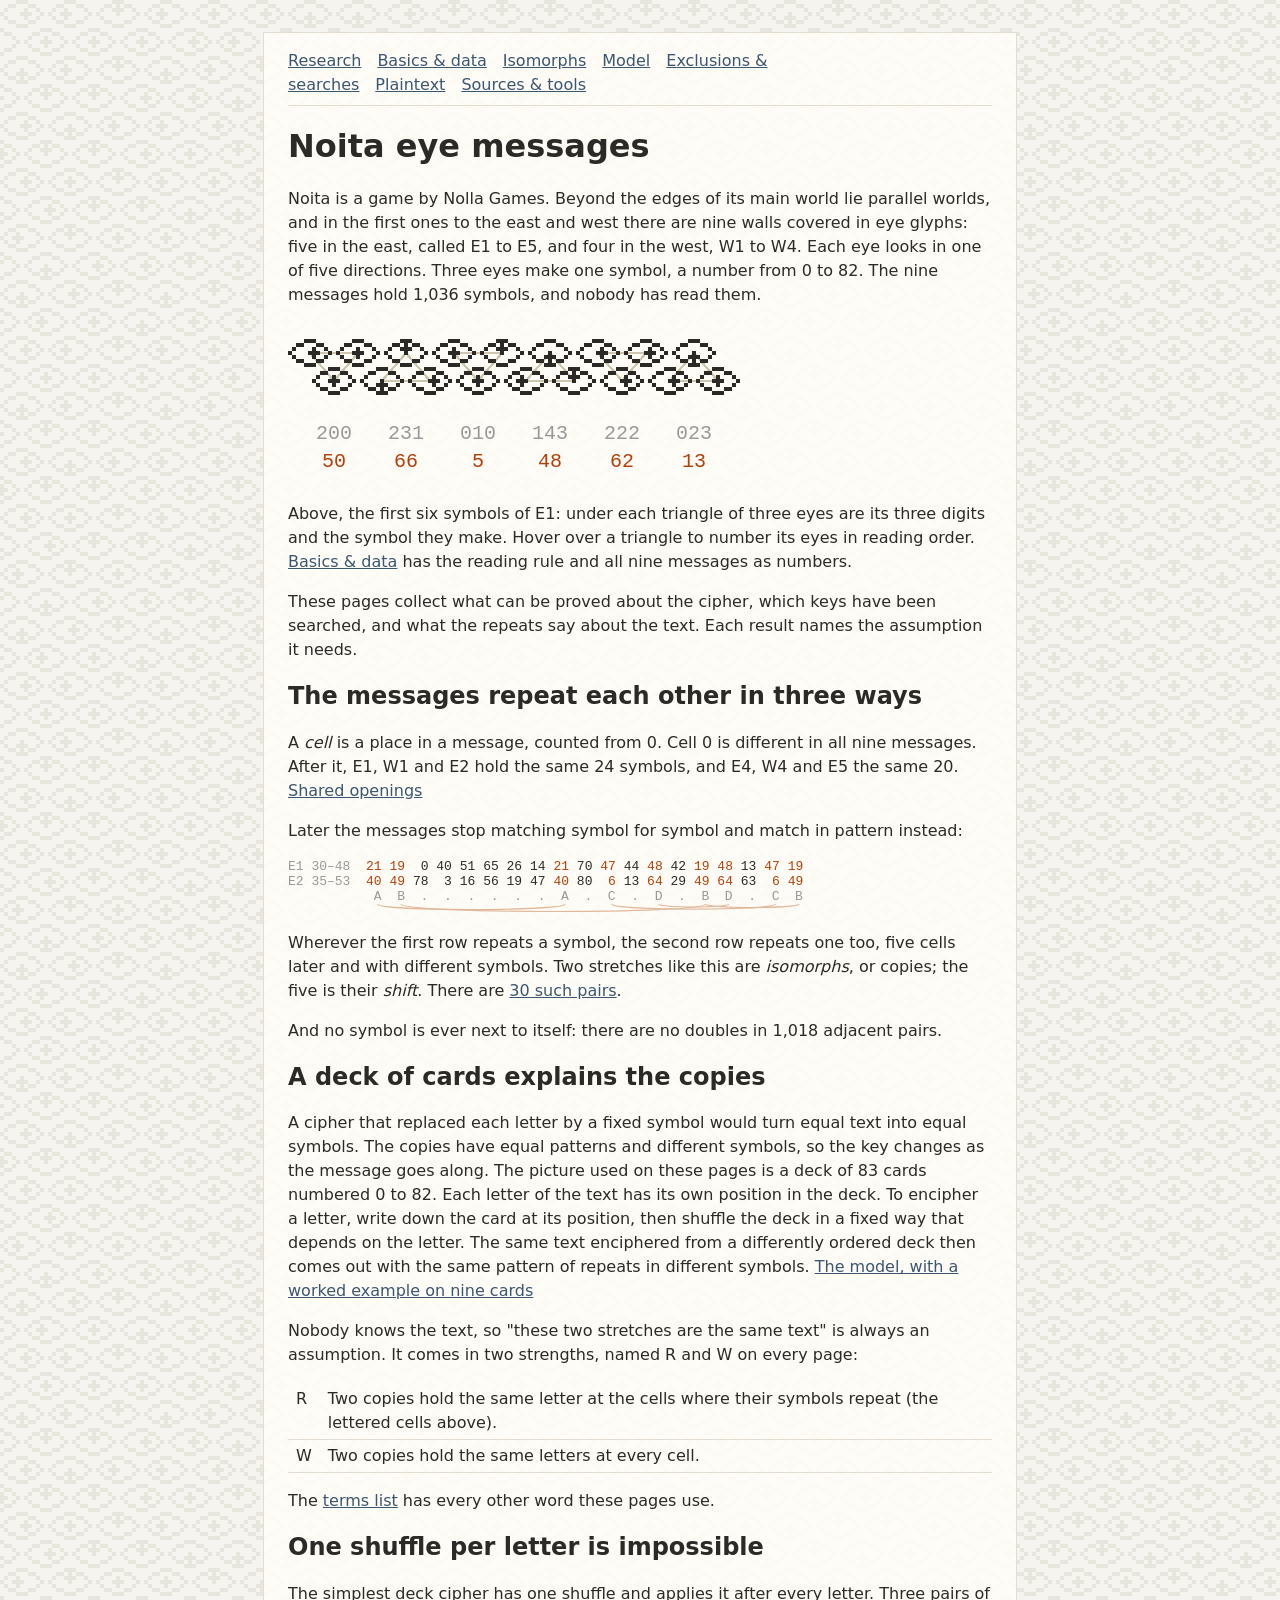
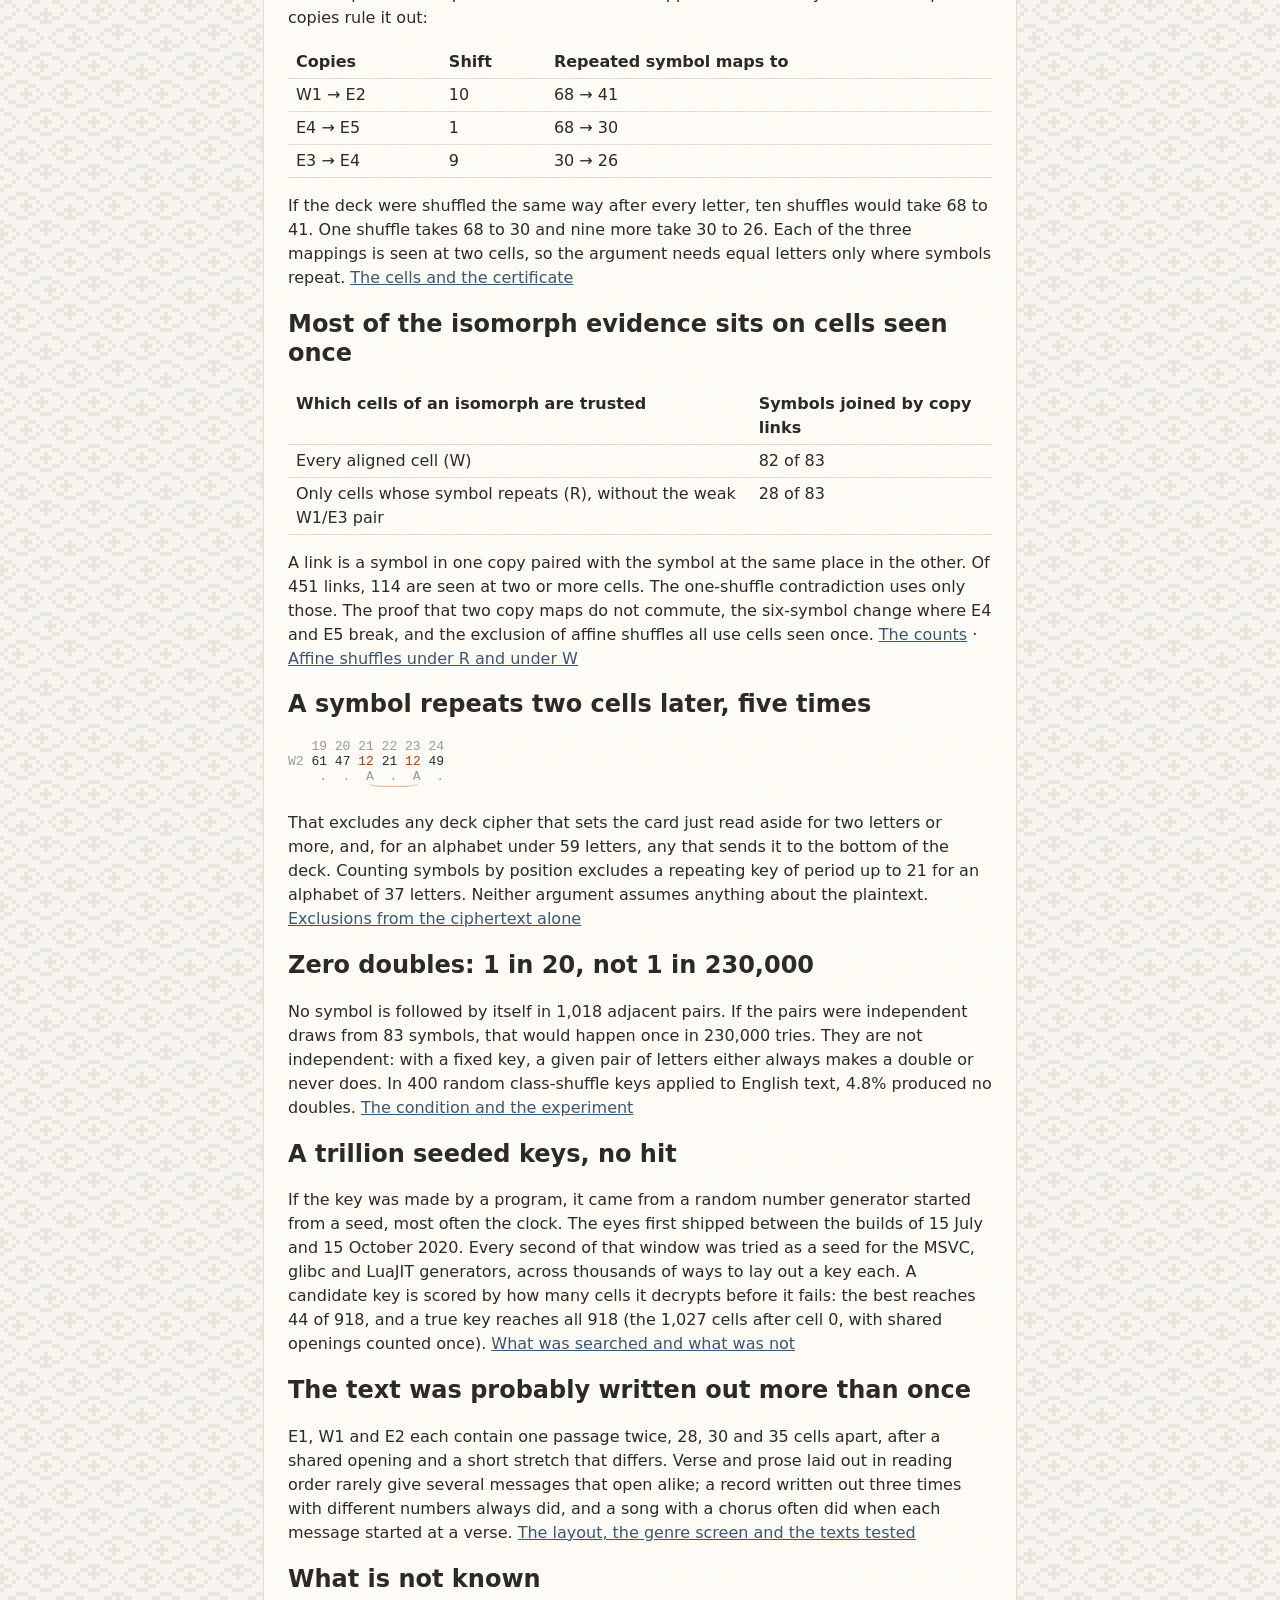
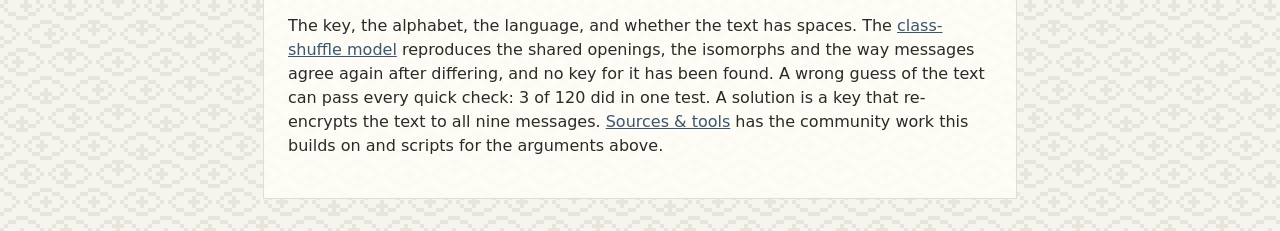
==== commit cf063217: "Corrections: lift definition, cross-group links, E4/E5 break support, affine wording, front-page gen" ====
--- a/index.html
+++ b/index.html
@@ -129,12 +129,12 @@
 after cell 0, with shared openings counted once).
 <a href="ruled-out.html#searches">What was searched and what was not</a></p>
 
-<h2>The text looks like records, not prose</h2>
+<h2>The text was probably written out more than once</h2>
 
 <p>E1, W1 and E2 each contain one passage twice, 28, 30 and 35 cells apart, after a shared opening
-and a short stretch that differs. Verse laid out in reading order gave several messages that
-open alike in at most 12% of trials; a record written out three times with different numbers
-did in all of them.
+and a short stretch that differs. Verse and prose laid out in reading order rarely give several
+messages that open alike; a record written out three times with different numbers always did,
+and a song with a chorus often did when each message started at a verse.
 <a href="plaintext.html">The layout, the genre screen and the texts tested</a></p>
 
 <h2>What is not known</h2>
